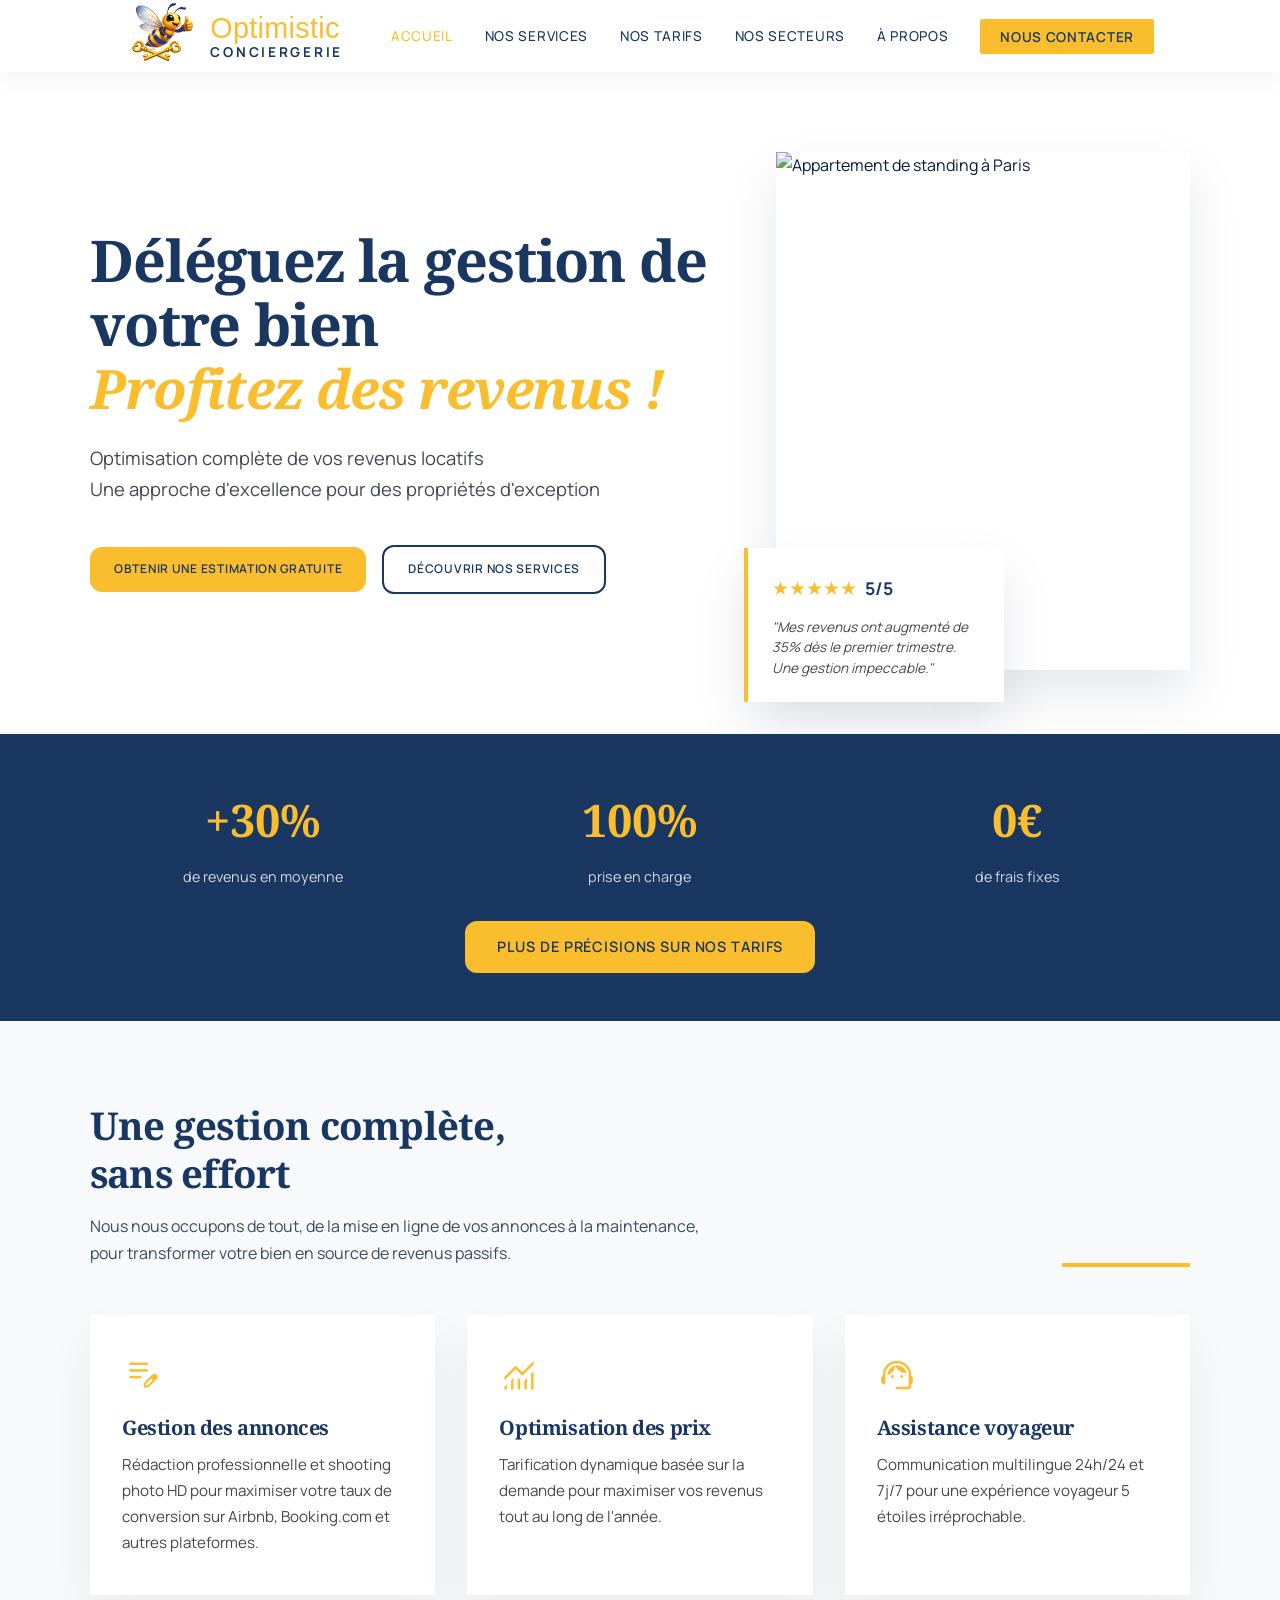
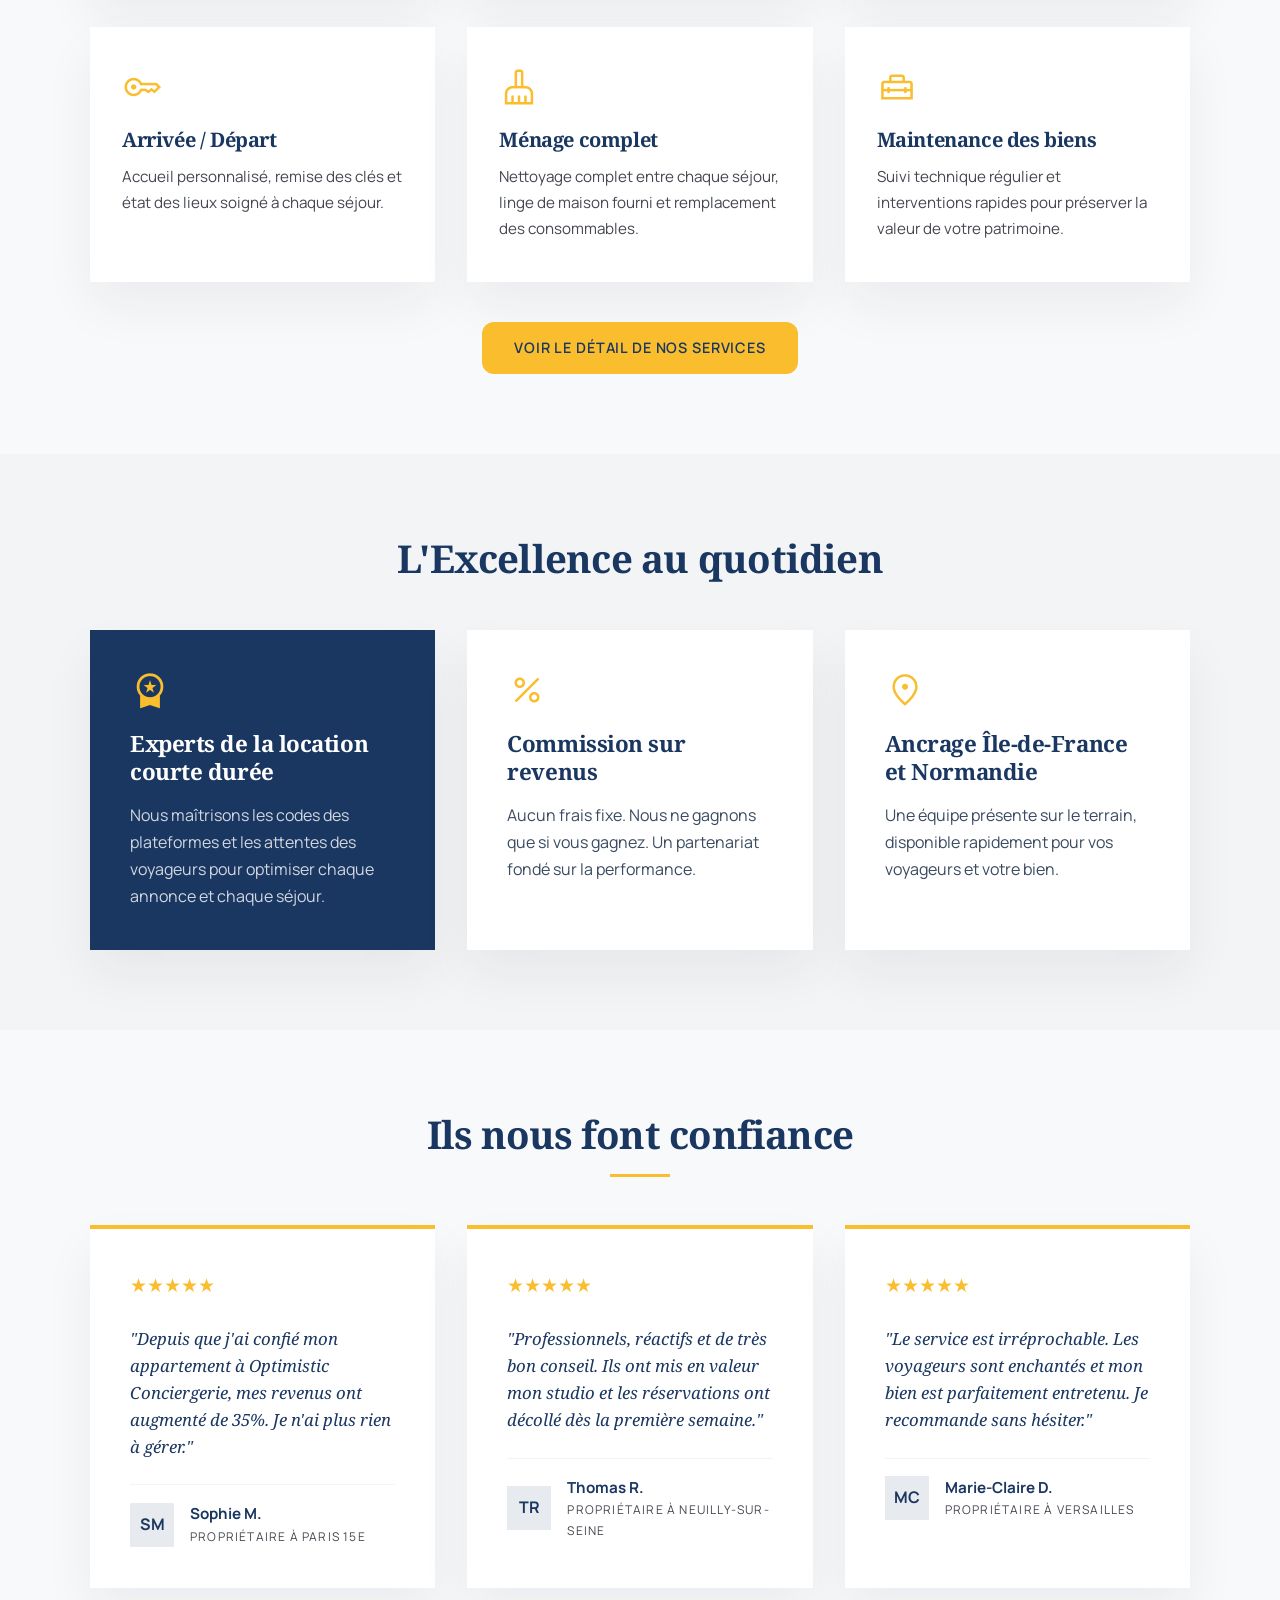
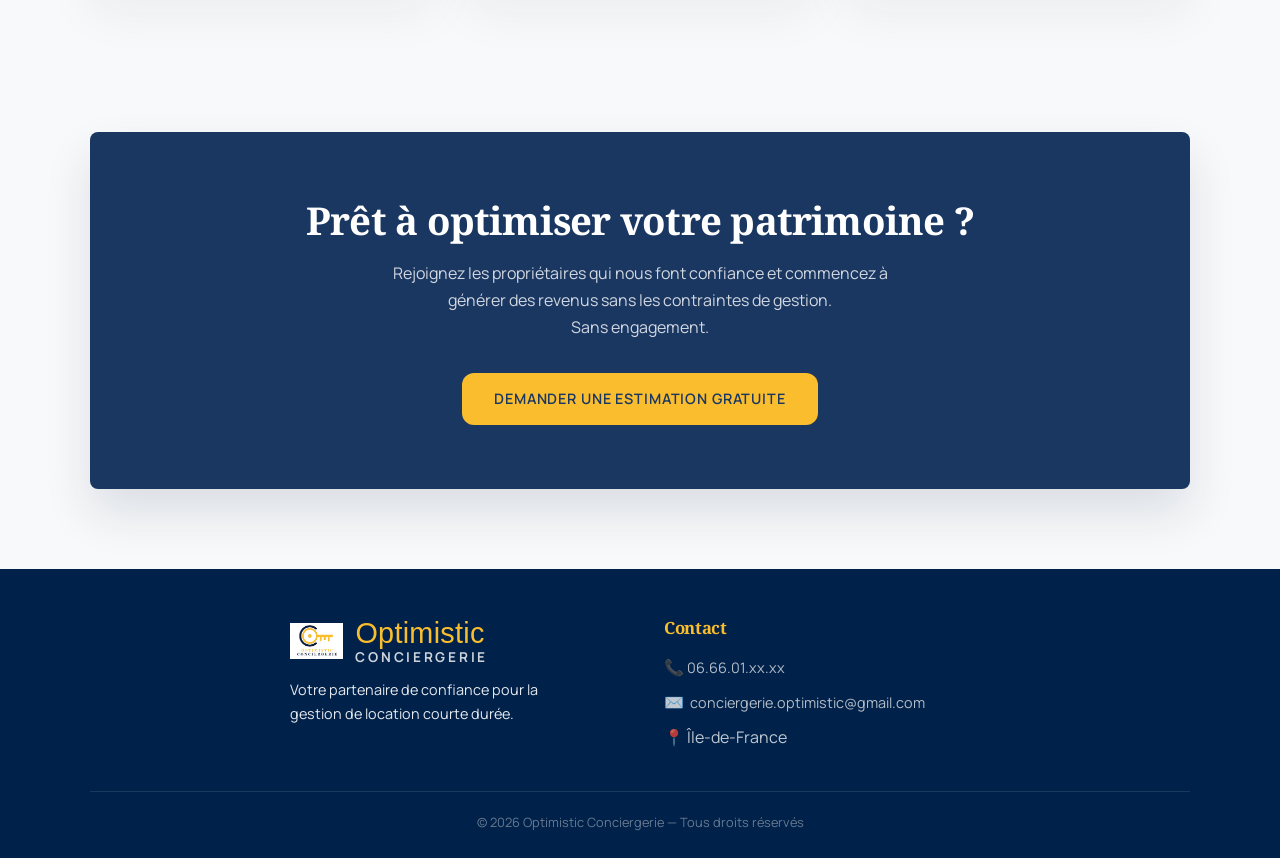
==== index.html @ ef0d5cb9 "Ajout images, police Brusher logo, suppression fichiers orphelins - Ajout de toutes les images (logo" ====
<!DOCTYPE html>
<html lang="fr">
<head>
  <meta charset="UTF-8" />
  <meta name="viewport" content="width=device-width, initial-scale=1.0" />
  <title>Optimistic Conciergerie — Gestion location courte durée Île-de-France</title>
  <meta name="description" content="Optimistic Conciergerie gère votre location courte durée en Île-de-France : création d'annonce, optimisation des prix, accueil voyageurs, nettoyage. Commission à partir de 15%." />
  <meta name="robots" content="index, follow" />
  <link rel="canonical" href="https://tginguene.github.io/conciergerie/index.html" />

  <!-- Open Graph -->
  <meta property="og:type" content="website" />
  <meta property="og:title" content="Optimistic Conciergerie — Gestion location courte durée Île-de-France" />
  <meta property="og:description" content="Confiez la gestion de votre bien à Optimistic Conciergerie. Annonce, prix, voyageurs, nettoyage. À partir de 15% de commission." />
  <meta property="og:url" content="https://tginguene.github.io/conciergerie/" />
  <meta property="og:locale" content="fr_FR" />

  <!-- Données structurées -->
  <script type="application/ld+json">
  {
    "@context": "https://schema.org",
    "@type": "LocalBusiness",
    "name": "Optimistic Conciergerie",
    "description": "Service de conciergerie pour location courte durée en Île-de-France",
    "url": "https://tginguene.github.io/conciergerie/",
    "email": "conciergerie.optimistic@gmail.com",
    "areaServed": ["Paris", "Hauts-de-Seine", "Seine-Saint-Denis", "Val-de-Marne", "Yvelines"],
    "serviceType": "Gestion de location courte durée"
  }
  </script>

  <link rel="stylesheet" href="css/style.css" />
  <script src="js/layout.js" defer></script>
</head>
<body>

  <div id="site-header"></div>

  <main>

    <!-- ══ HERO ══ -->
    <section class="ix-hero">
      <div class="ix-hero-grid container">
        <div class="ix-hero-text">
          <h1>Déléguez la gestion de votre bien<br>
            <span class="ix-hero-span">Profitez des revenus !</span>
          </h1>
          <p class="ix-hero-desc">
            Optimisation complète de vos revenus locatifs<br>
            Une approche d'excellence pour des propriétés d'exception
          </p>
          <div class="ix-hero-btns">
            <a href="contact.html" class="btn btn-primary">Obtenir une estimation gratuite</a>
            <a href="nos-services.html" class="btn btn-outline">Découvrir nos services</a>
          </div>
        </div>
        <div class="ix-hero-img-wrap">
          <div class="ix-hero-img-box">
            <img alt="Appartement de standing à Paris" src="https://lh3.googleusercontent.com/aida-public/[base64]"/>
          </div>
          <div class="ix-hero-badge">
            <div class="ix-hero-badge-top">
              <span class="ix-star">★★★★★</span>
              <span class="ix-hero-badge-note">5/5</span>
            </div>
            <p class="ix-hero-badge-text">"Mes revenus ont augmenté de 35% dès le premier trimestre. Une gestion impeccable."</p>
          </div>
        </div>
      </div>
    </section>

    <!-- ══ CHIFFRES CLÉS ══ -->
    <section class="section-stats">
      <div class="container">
        <div class="grid-3 stats-grid">
          <div>
            <div class="stat-number">+30%</div>
            <div class="stat-label">de revenus en moyenne</div>
          </div>
          <div>
            <div class="stat-number">100%</div>
            <div class="stat-label">prise en charge</div>
          </div>
          <div>
            <div class="stat-number">0€</div>
            <div class="stat-label">de frais fixes</div>
          </div>
        </div>
        <div style="text-align:center; margin-top:2rem;">
          <a href="nos-tarifs.html" class="btn btn-primary">Plus de précisions sur nos tarifs</a>
        </div>
      </div>
    </section>

    <!-- ══ NOS SERVICES ══ -->
    <section class="section" style="background: var(--ivoire);">
      <div class="container">
        <div class="ix-services-header">
          <div>
            <h2>Une gestion complète,<br>sans effort</h2>
            <p>Nous nous occupons de tout, de la mise en ligne de vos annonces à la maintenance,<br>pour transformer votre bien en source de revenus passifs.</p>
          </div>
          <div class="ix-gold-bar"></div>
        </div>
        <div class="grid-3">
          <a href="nos-services.html#annonces" class="ix-card">
            <span class="material-symbols-outlined ix-card-icon">edit_note</span>
            <h3>Gestion des annonces</h3>
            <p>Rédaction professionnelle et shooting photo HD pour maximiser votre taux de conversion sur Airbnb, Booking.com et autres plateformes.</p>
          </a>
          <a href="nos-services.html#prix" class="ix-card">
            <span class="material-symbols-outlined ix-card-icon">monitoring</span>
            <h3>Optimisation des prix</h3>
            <p>Tarification dynamique basée sur la demande pour maximiser vos revenus tout au long de l'année.</p>
          </a>
          <a href="nos-services.html#voyageurs" class="ix-card">
            <span class="material-symbols-outlined ix-card-icon">support_agent</span>
            <h3>Assistance voyageur</h3>
            <p>Communication multilingue 24h/24 et 7j/7 pour une expérience voyageur 5 étoiles irréprochable.</p>
          </a>
          <a href="nos-services.html#arrivee-depart" class="ix-card">
            <span class="material-symbols-outlined ix-card-icon">key</span>
            <h3>Arrivée / Départ</h3>
            <p>Accueil personnalisé, remise des clés et état des lieux soigné à chaque séjour.</p>
          </a>
          <a href="nos-services.html#menage" class="ix-card">
            <span class="material-symbols-outlined ix-card-icon">cleaning_services</span>
            <h3>Ménage complet</h3>
            <p>Nettoyage complet entre chaque séjour, linge de maison fourni et remplacement des consommables.</p>
          </a>
          <a href="nos-services.html#maintenance" class="ix-card">
            <span class="material-symbols-outlined ix-card-icon">home_repair_service</span>
            <h3>Maintenance des biens</h3>
            <p>Suivi technique régulier et interventions rapides pour préserver la valeur de votre patrimoine.</p>
          </a>
        </div>
        <div class="text-center-mt">
          <a href="nos-services.html" class="btn btn-primary">Voir le détail de nos services</a>
        </div>
      </div>
    </section>

    <!-- ══ POURQUOI NOUS ══ -->
    <section class="section" style="background: var(--gris-doux);">
      <div class="container">
        <h2 class="section-title">L'Excellence au quotidien</h2>
        <div class="grid-3">
          <div class="ix-why-card ix-why-card--dark">
            <span class="material-symbols-outlined ix-why-icon" style="font-variation-settings:'FILL' 1;">workspace_premium</span>
            <h3>Experts de la location courte durée</h3>
            <p>Nous maîtrisons les codes des plateformes et les attentes des voyageurs pour optimiser chaque annonce et chaque séjour.</p>
          </div>
          <div class="ix-why-card">
            <span class="material-symbols-outlined ix-why-icon">percent</span>
            <h3>Commission sur revenus</h3>
            <p>Aucun frais fixe. Nous ne gagnons que si vous gagnez. Un partenariat fondé sur la performance.</p>
          </div>
          <div class="ix-why-card">
            <span class="material-symbols-outlined ix-why-icon">location_on</span>
            <h3>Ancrage Île-de-France et Normandie</h3>
            <p>Une équipe présente sur le terrain, disponible rapidement pour vos voyageurs et votre bien.</p>
          </div>
        </div>
      </div>
    </section>

    <!-- ══ TÉMOIGNAGES ══ -->
    <section class="section">
      <div class="container">
        <div class="section-title">
          <h2>Ils nous font confiance</h2>
          <div class="gold-line"></div>
        </div>
        <div class="grid-3">
          <div class="ix-temoignage">
            <div class="ix-stars">★★★★★</div>
            <blockquote>"Depuis que j'ai confié mon appartement à Optimistic Conciergerie, mes revenus ont augmenté de 35%. Je n'ai plus rien à gérer."</blockquote>
            <div class="ix-temoignage-auteur">
              <div class="ix-temoignage-initiales">SM</div>
              <div>
                <div class="ix-temoignage-nom">Sophie M.</div>
                <div class="ix-temoignage-lieu">Propriétaire à Paris 15e</div>
              </div>
            </div>
          </div>
          <div class="ix-temoignage">
            <div class="ix-stars">★★★★★</div>
            <blockquote>"Professionnels, réactifs et de très bon conseil. Ils ont mis en valeur mon studio et les réservations ont décollé dès la première semaine."</blockquote>
            <div class="ix-temoignage-auteur">
              <div class="ix-temoignage-initiales">TR</div>
              <div>
                <div class="ix-temoignage-nom">Thomas R.</div>
                <div class="ix-temoignage-lieu">Propriétaire à Neuilly-sur-Seine</div>
              </div>
            </div>
          </div>
          <div class="ix-temoignage">
            <div class="ix-stars">★★★★★</div>
            <blockquote>"Le service est irréprochable. Les voyageurs sont enchantés et mon bien est parfaitement entretenu. Je recommande sans hésiter."</blockquote>
            <div class="ix-temoignage-auteur">
              <div class="ix-temoignage-initiales">MC</div>
              <div>
                <div class="ix-temoignage-nom">Marie-Claire D.</div>
                <div class="ix-temoignage-lieu">Propriétaire à Versailles</div>
              </div>
            </div>
          </div>
        </div>
      </div>
    </section>

    <!-- ══ CTA FINAL ══ -->
    <section class="section-cta">
      <div class="container">
        <h2 class="cta-title">Prêt à optimiser votre patrimoine ?</h2>
        <p class="cta-text">Rejoignez les propriétaires qui nous font confiance et commencez à générer des revenus sans les contraintes de gestion.<BR> Sans engagement.</p>
        <a href="contact.html" class="btn btn-primary">Demander une estimation gratuite</a>
      </div>
    </section>

  </main>

  <div id="site-footer"></div>

</body>
</html>
---- css/style.css ----
/* ============================================
   OPTIMISTIC CONCIERGERIE — Feuille de style
   ============================================ */

@import url('https://fonts.googleapis.com/css2?family=Noto+Serif:ital,wght@0,400;0,600;0,700;1,400&family=Manrope:wght@300;400;500;600;700&family=Brusher&family=Material+Symbols+Outlined:wght,FILL@100..700,0..1&display=swap');

/* ── Variables ── */
:root {
  --bleu-nuit:    #1A3762;
  --bleu-profond: #002149;
  --jaune:        #FDC132;
  --jaune-fonce : #F9BD2E;
  --jaune-clair : #FFDEA1;
  --or:           #c9a800;
  --or-clair:     #e0bc00;
  --ivoire:       #f8f9fa;
  --texte:        #001b3e;
  --gris-doux:    #f3f4f5;
  --blanc:        #FFFFFF;
}

/* ── Reset ── */
*, *::before, *::after { box-sizing: border-box; margin: 0; padding: 0; }
html { scroll-behavior: smooth; }
body {
  font-family: 'Manrope', sans-serif;
  background-color: var(--ivoire);
  color: var(--texte);
  line-height: 1.7;
}
img { max-width: 100%; display: block; }
a { text-decoration: none; color: inherit; }

/* ── Typographie ── */
h1, h2, h3, h4 {
  font-family: 'Noto Serif', serif;
  color: var(--bleu-nuit);
  line-height: 1.25;
  letter-spacing: -0.02em;
}
h1 { font-size: clamp(2rem, 5vw, 3.2rem); }
h2 { font-size: clamp(1.6rem, 3.5vw, 2.4rem); margin-bottom: 1rem; }
h3 { font-size: 1.25rem; margin-bottom: 0.5rem; }
p  { font-size: 1rem; color: #3a4a60; }

/* ── Header / Nav ── */
header {
  position: sticky;
  top: 0;
  z-index: 100;
  background: rgba(255,255,255,0.9);
  backdrop-filter: blur(20px);
  -webkit-backdrop-filter: blur(20px);
  padding: 0 2rem;
  display: flex;
  align-items: center;
  justify-content: center;
  gap: 3rem;
  height: 72px;
  box-shadow: 0px 4px 24px rgba(0, 33, 73, 0.06);
}

.logo {
  display: flex;
  align-items: center;
  gap: 0.75rem;
}
.logo-icon { height: 70px; width: auto; display: block; }
.logo-text { display: flex; flex-direction: column; line-height: 1.15; }
.logo-optimistic { font-family: 'Brusher', sans-serif; font-size: 1.8rem; color: var(--jaune-fonce); letter-spacing: 0.01em; }
.logo-conciergerie { font-family: 'Manrope', sans-serif; font-size: 0.85rem; font-weight: 700; letter-spacing: 0.2em; color: var(--bleu-nuit); text-transform: uppercase; }

nav ul {
  list-style: none;
  display: flex;
  gap: 2rem;
  align-items: center;
}
nav a {
  font-size: 0.85rem;
  font-weight: 500;
  letter-spacing: 0.05em;
  text-transform: uppercase;
  color: var(--bleu-nuit);
  transition: color 0.2s;
}
nav a:hover, nav a.active { color: var(--jaune-fonce); }
nav .btn-nav {
  background: var(--jaune-fonce);
  color: var(--bleu-nuit);
  padding: 0.55rem 1.25rem;
  border-radius: 2px;
  font-weight: 600;
  transition: background 0.2s;
}
nav .btn-nav:hover { background: var(--jaune-clair); color: var(--bleu-nuit); }
nav .btn-nav.active { color: var(--bleu-nuit); }

/* ── Boutons ── */
.btn {
  display: inline-block;
  padding: 0.85rem 2rem;
  font-family: 'Manrope', sans-serif;
  font-size: 0.9rem;
  font-weight: 600;
  letter-spacing: 0.06em;
  text-transform: uppercase;
  border-radius: 0.75rem;
  transition: all 0.25s;
  cursor: pointer;
  border: none;
}
.btn-primary {
  background: var(--jaune-fonce);
  color: var(--bleu-nuit);
}
.btn-primary:hover { background: var(--jaune-clair); }
.btn-secondary {
  background: transparent;
  color: var(--blanc);
  border: 2px solid var(--jaune-fonce);
}
.btn-secondary:hover { background: var(--jaune-fonce); color: var(--bleu-nuit); }

/* ── Section utilitaires ── */
.section { padding: 5rem 2rem; }
.section-alt { background: var(--gris-doux); }
.container { max-width: 1100px; margin: 0 auto; }
.section-title { text-align: center; margin-bottom: 3rem; }
.section-title p { margin-top: 0.75rem; font-size: 1.05rem; }
.gold-line {
  width: 60px; height: 3px;
  background: var(--jaune-fonce);
  margin: 1rem auto 0;
}

/* ── Grille de cartes ── */
.grid-3 { display: grid; grid-template-columns: repeat(3, 1fr); gap: 2rem; }
.grid-2 { display: grid; grid-template-columns: repeat(2, 1fr); gap: 2rem; }

.card {
  background: var(--blanc);
  border-radius: 0.5rem;
  padding: 2rem 1.75rem;
  box-shadow: 0px 24px 48px rgba(0, 33, 73, 0.06);
  transition: background 0.2s;
}
.card:hover { background: var(--gris-doux); }
.card-icon { font-size: 2.2rem; margin-bottom: 1rem; }

/* ── Hero ── */
.hero-dark h1, .hero-dark h2, .hero-dark h3 { color: var(--blanc); }
.hero {
  background: linear-gradient(135deg, var(--bleu-profond) 0%, var(--bleu-nuit) 100%);
  color: var(--blanc);
  padding: 7rem 2rem;
  text-align: center;
  position: relative;
  overflow: hidden;
}
.hero::before {
  content: '';
  position: absolute; inset: 0;
  background: url("data:image/svg+xml,%3Csvg width='60' height='60' viewBox='0 0 60 60' xmlns='http://www.w3.org/2000/svg'%3E%3Cg fill='none' fill-rule='evenodd'%3E%3Cg fill='%23D4AF37' fill-opacity='0.05'%3E%3Cpath d='M36 34v-4h-2v4h-4v2h4v4h2v-4h4v-2h-4zm0-30V0h-2v4h-4v2h4v4h2V6h4V4h-4zM6 34v-4H4v4H0v2h4v4h2v-4h4v-2H6zM6 4V0H4v4H0v2h4v4h2V6h4V4H6z'/%3E%3C/g%3E%3C/g%3E%3C/svg%3E");
}
.hero h1 { color: var(--blanc); margin-bottom: 1.25rem; }
.hero h1 span { color: var(--jaune-fonce); }
.hero p { font-size: 1.15rem; color: rgba(255,255,255,0.85); max-width: 620px; margin: 0 auto 2.5rem; }
.hero-btns { display: flex; gap: 1rem; justify-content: center; flex-wrap: wrap; }
.hero-phone {
  margin-top: 2rem;
  font-size: 1.3rem;
  font-weight: 600;
  color: var(--jaune-fonce);
}
.hero-phone a { color: var(--jaune-fonce); }

/* ── Témoignages ── */
.temoignage {
  background: var(--blanc);
  border-top: 4px solid var(--jaune-fonce);
  padding: 1.75rem 2rem;
  border-radius: 0.5rem;
  box-shadow: 0px 24px 48px rgba(0, 33, 73, 0.06);
  font-style: italic;
}
.temoignage-auteur {
  margin-top: 1rem;
  font-style: normal;
  font-weight: 600;
  font-size: 0.9rem;
  color: var(--bleu-nuit);
}
.stars { color: var(--jaune-fonce); font-size: 1.1rem; margin-bottom: 0.5rem; }

/* ── Tarifs ── */
.tarif-card {
  background: var(--blanc);
  border-radius: 0.5rem;
  padding: 2.5rem 2rem;
  box-shadow: 0px 24px 48px rgba(0, 33, 73, 0.06);
  text-align: center;
  position: relative;
}
.tarif-card.featured {
  background: var(--bleu-nuit);
  color: var(--blanc);
  transform: scale(1.04);
}
.tarif-card.featured h3 { color: var(--jaune-fonce); }
.tarif-card.featured p { color: rgba(255,255,255,0.8); }
.tarif-badge {
  position: absolute;
  top: -12px; left: 50%;
  transform: translateX(-50%);
  background: var(--jaune-fonce);
  color: var(--bleu-nuit);
  font-size: 0.75rem;
  font-weight: 700;
  padding: 0.3rem 1rem;
  border-radius: 20px;
  text-transform: uppercase;
  letter-spacing: 0.08em;
}
.tarif-prix {
  font-family: 'Noto Serif', serif;
  font-size: 3rem;
  color: var(--jaune-fonce);
  font-weight: 700;
  line-height: 1;
  margin: 1.25rem 0 0.25rem;
}
.tarif-prix span { font-size: 1rem; font-family: 'Manrope', sans-serif; font-weight: 400; }
.tarif-liste { list-style: none; text-align: left; margin: 1.5rem 0 2rem; }
.tarif-liste li { padding: 0.4rem 0; font-size: 0.95rem; }
.tarif-liste li::before { content: '✦ '; color: var(--jaune-fonce); font-size: 0.7rem; }

/* ── Formulaire ── */
.form-group { margin-bottom: 1.5rem; }
label { display: block; font-size: 0.85rem; font-weight: 600; margin-bottom: 0.4rem; color: var(--bleu-nuit); letter-spacing: 0.04em; text-transform: uppercase; }
input, select, textarea {
  width: 100%;
  padding: 0.85rem 0.25rem;
  border: none;
  border-bottom: 1.5px solid #c4c6d0;
  border-radius: 0;
  font-family: 'Manrope', sans-serif;
  font-size: 0.95rem;
  background: transparent;
  color: var(--texte);
  transition: border-color 0.2s, background 0.2s;
}
input:focus, select:focus, textarea:focus {
  outline: none;
  border-bottom-color: var(--bleu-nuit);
  background: var(--gris-doux);
}
textarea { resize: vertical; min-height: 130px; }

/* ── Footer ── */
footer {
  background: var(--bleu-profond);
  color: rgba(255,255,255,0.75);
  padding: 3rem 2rem 1.5rem;
}
footer .logo { color: var(--blanc); }
footer .logo-conciergerie { color: var(--blanc); opacity: 0.8; }
footer .logo-icon { height: 36px; }
.footer-grid { display: grid; grid-template-columns: 1fr 1fr; gap: 3rem; margin-bottom: 2rem; max-width: 700px; margin-left: auto; margin-right: auto; }
footer h4 { font-family: 'Noto Serif', serif; color: var(--jaune-fonce); margin-bottom: 1rem; font-size: 1.05rem; }
footer ul { list-style: none; }
footer ul li { margin-bottom: 0.5rem; }
footer ul a { color: rgba(255,255,255,0.7); font-size: 0.9rem; transition: color 0.2s; }
footer ul a:hover { color: var(--jaune-fonce); }
.footer-logo { font-family: 'Noto Serif', serif; font-size: 1.2rem; color: var(--blanc); margin-bottom: 0.75rem; }
.footer-logo span { font-size: 1.5rem; margin-right: 0.5rem; }
.footer-bottom { border-top: 1px solid rgba(255,255,255,0.1); padding-top: 1.25rem; text-align: center; font-size: 0.8rem; color: rgba(255,255,255,0.4); }

/* ── Page hero (pages internes) ── */
.page-hero {
  background: var(--blanc);
  padding: 4rem 2rem 3rem;
  text-align: center;
  border-bottom: 1px solid var(--gris-doux);
}
.page-hero h1 { color: var(--bleu-nuit); letter-spacing: -0.02em; }
.page-hero p { color: #44474f; margin-top: 0.75rem; font-size: 1.1rem; max-width: 600px; margin-left: auto; margin-right: auto; }
.page-hero .gold-line { margin-top: 1.25rem; }

/* ── Stats section (index) ── */
.section-stats { background: var(--bleu-nuit); padding: 3rem 2rem; }
.stats-grid { text-align: center; color: var(--blanc); }
.stat-number { font-family: 'Noto Serif', serif; font-size: 2.8rem; color: var(--jaune-fonce); font-weight: 700; }
.stat-label { font-size: 0.9rem; margin-top: 0.4rem; opacity: 0.8; }

/* ── CTA section ── */
.section-cta { background: var(--ivoire); padding: 4rem 2rem 5rem; text-align: center; }
.section-cta .container {
  background: var(--bleu-nuit);
  border-radius: 0.5rem;
  padding: 4rem 3rem;
  box-shadow: 0px 24px 48px rgba(0, 33, 73, 0.12);
}
.cta-title { color: var(--blanc); margin-bottom: 1rem; }
.cta-text { color: rgba(255,255,255,0.8); max-width: 500px; margin: 0 auto 2rem; }
.btns-center { display: flex; gap: 1rem; justify-content: center; flex-wrap: wrap; }
.text-center-mt { text-align: center; margin-top: 2.5rem; }

/* ── Services layout ── */
.grid-service { display: grid; grid-template-columns: 1fr 2fr; gap: 3rem; align-items: center; }
.grid-service-reverse { display: grid; grid-template-columns: 2fr 1fr; gap: 3rem; align-items: center; }
.service-icon { text-align: center; font-size: 5rem; }
.service-photo { overflow: hidden; border-radius: 0.75rem; box-shadow: 0px 24px 48px rgba(0, 33, 73, 0.1); }
.service-photo img { width: 100%; height: 100%; object-fit: cover; display: block; aspect-ratio: 4/3; }
.service-list { list-style: none; display: flex; flex-direction: column; gap: 0.6rem; }

/* ── Gold line variante gauche ── */
.gold-line-left { margin: 1rem 0 1.5rem; }

/* ── Pourquoi nous (index) ── */
.why-item { display: flex; gap: 1rem; align-items: flex-start; padding: 1.5rem; }
.why-icon { font-size: 2rem; flex-shrink: 0; }

/* ── Feature list (a-propos, nos-secteurs) ── */
.feature-list { display: flex; flex-direction: column; gap: 1.5rem; margin-top: 2rem; }
.feature-item { display: flex; gap: 1.25rem; align-items: flex-start; }
.feature-icon { font-size: 1.75rem; flex-shrink: 0; }
.circle-badge { background: var(--jaune-fonce); color: var(--bleu-nuit); font-weight: 700; width: 36px; height: 36px; border-radius: 50%; display: flex; align-items: center; justify-content: center; flex-shrink: 0; }

/* ── Brand card (a-propos) ── */
.grid-about { display: grid; grid-template-columns: 1fr 1fr; gap: 4rem; align-items: center; }
.brand-card { background: var(--gris-doux); border-radius: 0.5rem; padding: 3rem; text-align: center; }
.brand-name { font-family: 'Noto Serif', serif; font-size: 1.4rem; color: var(--bleu-nuit); }
.brand-tagline { color: var(--jaune-fonce); margin-top: 0.5rem; font-size: 0.9rem; letter-spacing: 0.1em; text-transform: uppercase; }

/* ── Card variante centrée ── */
.card-center { text-align: center; }

/* ── Intro section ── */
.content-intro { max-width: 720px; margin: 0 auto; text-align: center; }

/* ── Tarifs ── */
.grid-tarifs { display: grid; grid-template-columns: repeat(3, 1fr); gap: 2rem; max-width: 950px; margin: 0 auto 3rem; }
.tarif-card-title { color: var(--bleu-nuit); font-family: 'Noto Serif', serif; font-size: 1.05rem; margin-bottom: 0.75rem; }
.btn-tarif { width: 100%; text-align: center; margin-top: 1.5rem; }
.tarifs-box { max-width: 950px; margin: 0 auto; background: var(--blanc); border-radius: 0.5rem; padding: 2rem 2.5rem; box-shadow: 0px 24px 48px rgba(0, 33, 73, 0.06); }
.tarifs-box-title { color: var(--bleu-nuit); font-family: 'Noto Serif', serif; text-align: center; margin-bottom: 1.25rem; }
.tarifs-box-list { display: grid; grid-template-columns: 1fr 1fr; gap: 0.5rem 3rem; max-width: 640px; margin: 0 auto; }

/* ── FAQ ── */
.faq-list { display: flex; flex-direction: column; gap: 1.25rem; margin-top: 2rem; }
.faq-item { border-bottom: 1px solid var(--gris-doux); padding-bottom: 1.25rem; }
.faq-question { color: var(--bleu-nuit); margin-bottom: 0.5rem; }

/* ── Contact ── */
.contact-grid { display: grid; grid-template-columns: 1fr 1.6fr; gap: 4rem; align-items: start; }
.contact-info-list { display: flex; flex-direction: column; gap: 1.5rem; }
.contact-info-item { display: flex; align-items: center; gap: 1rem; }
.circle-icon { background: var(--jaune-fonce); color: var(--bleu-nuit); width: 44px; height: 44px; border-radius: 50%; display: flex; align-items: center; justify-content: center; font-size: 1.2rem; flex-shrink: 0; }
.contact-label { font-size: 0.78rem; text-transform: uppercase; letter-spacing: 0.08em; color: var(--jaune-fonce); font-weight: 600; margin-bottom: 0.2rem; }
.contact-response-box { margin-top: 2.5rem; background: var(--gris-doux); border-radius: 0.5rem; padding: 1.5rem; }
.contact-response-title { font-family: 'Noto Serif', serif; color: var(--bleu-nuit); font-size: 1rem; margin-bottom: 0.5rem; }
.contact-form-card { background: var(--blanc); padding: 2.5rem; border-radius: 0.5rem; box-shadow: 0px 24px 48px rgba(0, 33, 73, 0.06); }
.form-grid { display: grid; grid-template-columns: 1fr 1fr; gap: 1.25rem; }

/* ── Carte placeholder (nos-secteurs) ── */
.map-placeholder { background: var(--blanc); border-radius: 0.5rem; border: 2px dashed var(--jaune-fonce); padding: 4rem 2rem; text-align: center; margin-bottom: 3rem; }

/* ── Footer ── */
.footer-desc { font-size: 0.9rem; max-width: 280px; color: rgba(255,255,255,0.9); }

/* ── Hamburger ── */
.menu-toggle {
  display: none;
  flex-direction: column;
  justify-content: space-between;
  width: 28px;
  height: 20px;
  margin-left: auto;
  background: none;
  border: none;
  cursor: pointer;
  padding: 0;
  z-index: 200;
}
.menu-toggle span {
  display: block;
  height: 2px;
  background: var(--bleu-nuit);
  border-radius: 2px;
  transition: all 0.3s;
}
header.nav-open .menu-toggle span:nth-child(1) { transform: translateY(9px) rotate(45deg); }
header.nav-open .menu-toggle span:nth-child(2) { opacity: 0; }
header.nav-open .menu-toggle span:nth-child(3) { transform: translateY(-9px) rotate(-45deg); }

/* ── Responsive ── */
@media (max-width: 1150px) {
  .grid-3 { grid-template-columns: 1fr 1fr; }

  .grid-service, .grid-service-reverse, .grid-about, .contact-grid { grid-template-columns: 1fr; }
  .grid-tarifs { grid-template-columns: 1fr 1fr; }
  .service-icon { font-size: 3rem; }
  .service-photo { display: none; }

  header {
    flex-wrap: wrap;
    justify-content: space-between;
    height: auto;
    padding: 1rem 1.5rem;
    gap: 0;
  }
  .menu-toggle { display: flex; }
  nav {
    display: none;
    width: 100%;
    border-top: 1px solid var(--gris-doux);
    margin-top: 0.75rem;
    padding-top: 0.75rem;
  }
  header.nav-open nav { display: block; }
  nav ul {
    flex-direction: column;
    gap: 0;
    align-items: flex-start;
  }
  nav ul li { width: 100%; }
  nav a {
    display: block;
    padding: 0.65rem 0;
    border-bottom: 1px solid var(--gris-doux);
  }
  nav .btn-nav {
    display: inline-block;
    margin-top: 0.75rem;
    width: auto;
    border-bottom: none;
  }
}
@media (max-width: 600px) {
  .grid-3, .grid-2 { grid-template-columns: 1fr; }
  .footer-grid { grid-template-columns: 1fr; gap: 1.5rem; }
  .hero { padding: 4rem 1.5rem; }
  .tarif-card.featured { transform: none; }
  .grid-tarifs { grid-template-columns: 1fr; }
  .tarifs-box-list { grid-template-columns: 1fr; gap: 0.5rem; }
}

/* ══════════════════════════════════════════
   INDEX — Styles spécifiques page d'accueil
   ══════════════════════════════════════════ */

/* ── Hero ── */
.ix-hero {
  background: var(--blanc);
  padding: 5rem 2rem 4rem;
  overflow: hidden;
}
.ix-hero-grid {
  display: grid;
  grid-template-columns: 3fr 2fr;
  gap: 4rem;
  align-items: center;
}
.ix-hero-text h1 {
  font-size: clamp(2.2rem, 4.5vw, 3.8rem);
  line-height: 1.1;
  letter-spacing: -0.02em;
  margin-bottom: 1.5rem;
}
.ix-hero-span { 
  color: var(--jaune-fonce);
  font-style: italic;
  font-size: clamp(2.2rem, 4.5vw, 3.4rem);
 }
.ix-hero-desc {
  font-size: 1.15rem;
  color: #44474f;
  max-width: 520px;
  margin-bottom: 2.5rem;
  line-height: 1.7;
}
.ix-hero-btns { display: flex; flex-direction: row; gap: 1rem; flex-wrap: wrap; align-items: center; }
.ix-hero-btns .btn { font-size: 0.75rem; padding: 0.75rem 1.5rem; }

.btn-outline {
  display: inline-block;
  padding: 0.75rem 1.5rem;
  font-family: 'Manrope', sans-serif;
  font-size: 0.75rem;
  font-weight: 600;
  letter-spacing: 0.06em;
  text-transform: uppercase;
  border-radius: 0.75rem;
  border: 2px solid var(--bleu-nuit);
  color: var(--bleu-nuit);
  background: transparent;
  transition: all 0.25s;
  cursor: pointer;
}
.btn-outline:hover { background: var(--bleu-nuit); color: var(--blanc); }

.ix-hero-img-wrap { position: relative; }
.ix-hero-img-box {
  overflow: hidden;
  aspect-ratio: 4/5;
  box-shadow: 0px 24px 48px rgba(0, 33, 73, 0.1);
}
.ix-hero-img-box img { width: 100%; height: 100%; object-fit: cover; display: block; }

.ix-hero-badge {
  position: absolute;
  bottom: -2rem;
  left: -2rem;
  background: var(--blanc);
  padding: 1.5rem;
  box-shadow: 0px 24px 48px rgba(0, 33, 73, 0.1);
  max-width: 260px;
  border-left: 4px solid var(--jaune-fonce);
}
.ix-hero-badge-top { display: flex; align-items: center; gap: 0.5rem; margin-bottom: 0.75rem; }
.ix-star { color: var(--jaune-fonce); font-size: 1.2rem; }
.ix-hero-badge-note { font-weight: 700; color: var(--bleu-nuit); font-size: 1.1rem; }
.ix-hero-badge-text { font-size: 0.85rem; color: #44474f; font-style: italic; line-height: 1.5; }

/* ── Section services header ── */
.ix-services-header {
  display: flex;
  justify-content: space-between;
  align-items: flex-end;
  margin-bottom: 3rem;
  gap: 2rem;
}
.ix-gold-bar { width: 8rem; height: 4px; background: var(--jaune-fonce); flex-shrink: 0; }

/* ── Cartes services ── */
.ix-card {
  display: block;
  background: var(--blanc);
  padding: 2.5rem 2rem;
  box-shadow: 0px 24px 48px rgba(0, 33, 73, 0.06);
  transition: background 0.2s;
  text-decoration: none;
  color: inherit;
}
.ix-card:hover { background: var(--gris-doux); }
.ix-card-icon {
  font-size: 2.5rem;
  color: var(--jaune-fonce);
  display: block;
  margin-bottom: 1.25rem;
  font-family: 'Material Symbols Outlined';
  font-variation-settings: 'FILL' 0, 'wght' 300, 'GRAD' 0, 'opsz' 24;
}
.ix-card h3 { color: var(--bleu-nuit); margin-bottom: 0.75rem; }
.ix-card p { color: #44474f; font-size: 0.95rem; }

/* ── Pourquoi nous ── */
.ix-why-card {
  background: var(--blanc);
  padding: 2.5rem;
  box-shadow: 0px 24px 48px rgba(0, 33, 73, 0.06);
}
.ix-why-card--dark { background: var(--bleu-nuit); }
.ix-why-card--dark h3 { color: var(--blanc); }
.ix-why-card--dark p { color: rgba(255,255,255,0.8); }
.ix-why-icon {
  font-size: 2.5rem;
  color: var(--jaune-fonce);
  display: block;
  margin-bottom: 1.25rem;
  font-family: 'Material Symbols Outlined';
  font-variation-settings: 'FILL' 0, 'wght' 300, 'GRAD' 0, 'opsz' 24;
}
.ix-why-card h3 { font-size: 1.4rem; margin-bottom: 1rem; }
.ix-why-card p { font-size: 1rem; line-height: 1.7; }

/* ── Témoignages ── */
.ix-temoignage {
  background: var(--blanc);
  padding: 2.5rem;
  box-shadow: 0px 24px 48px rgba(0, 33, 73, 0.06);
  border-top: 4px solid var(--jaune-fonce);
  display: flex;
  flex-direction: column;
  gap: 1.5rem;
}
.ix-stars { color: var(--jaune-fonce); font-size: 1.2rem; }
.ix-temoignage blockquote {
  font-family: 'Noto Serif', serif;
  font-size: 1.05rem;
  color: var(--bleu-nuit);
  font-style: italic;
  line-height: 1.6;
}
.ix-temoignage-auteur {
  display: flex;
  align-items: center;
  gap: 1rem;
  padding-top: 1rem;
  border-top: 1px solid var(--gris-doux);
}
.ix-temoignage-initiales {
  width: 44px; height: 44px;
  background: rgba(27,55,98,0.1);
  display: flex;
  align-items: center;
  justify-content: center;
  font-weight: 700;
  color: var(--bleu-nuit);
  flex-shrink: 0;
}
.ix-temoignage-nom { font-weight: 700; color: var(--bleu-nuit); font-size: 0.95rem; }
.ix-temoignage-lieu { font-size: 0.75rem; text-transform: uppercase; letter-spacing: 0.1em; color: #44474f; }

/* ── Responsive index ── */
@media (max-width: 1000px) {
  .ix-hero-grid { grid-template-columns: 1fr; }
  .ix-hero-img-wrap { display: none; }
  .ix-services-header { flex-direction: column; align-items: flex-start; }
  .ix-gold-bar { display: none; }
}
@media (max-width: 800px) {
  .ix-hero { padding: 3rem 1.5rem; }
}

/* ══════════════════════════════════════════
   HERO AVEC IMAGE — Réutilisable (services, etc.)
   ══════════════════════════════════════════ */
.sv-hero {
  background: var(--blanc);
  padding: 5rem 2rem 4rem;
  overflow: hidden;
}
.sv-hero-grid {
  display: grid;
  grid-template-columns: 2fr 1fr;
  gap: 4rem;
  align-items: center;
  max-width: 1280px;
  margin: 0 auto;
}
.sv-hero-text h1 {
  font-size: clamp(1.8rem, 3.5vw, 3rem);
  line-height: 1.15;
  letter-spacing: -0.02em;
  color: var(--bleu-nuit);
  margin-bottom: 1.75rem;
}
.sv-hero-span { color: var(--jaune-fonce); }
.sv-hero-desc {
  font-size: 1.05rem;
  color: #44474f;
  line-height: 1.75;
  max-width: 520px;
}
.sv-hero-img-wrap { position: relative; }
.sv-hero-img-box {
  overflow: hidden;
  aspect-ratio: 4/5;
  box-shadow: 0px 24px 48px rgba(0, 33, 73, 0.12);
  border-radius: 0.5rem;
}
.sv-hero-img-box img { width: 100%; height: 100%; object-fit: cover; display: block; }

@media (max-width: 1000px) {
  .sv-hero-grid { grid-template-columns: 1fr; }
  .sv-hero-img-wrap { display: none; }
}
@media (max-width: 800px) {
  .sv-hero { padding: 3rem 1.5rem; }
}
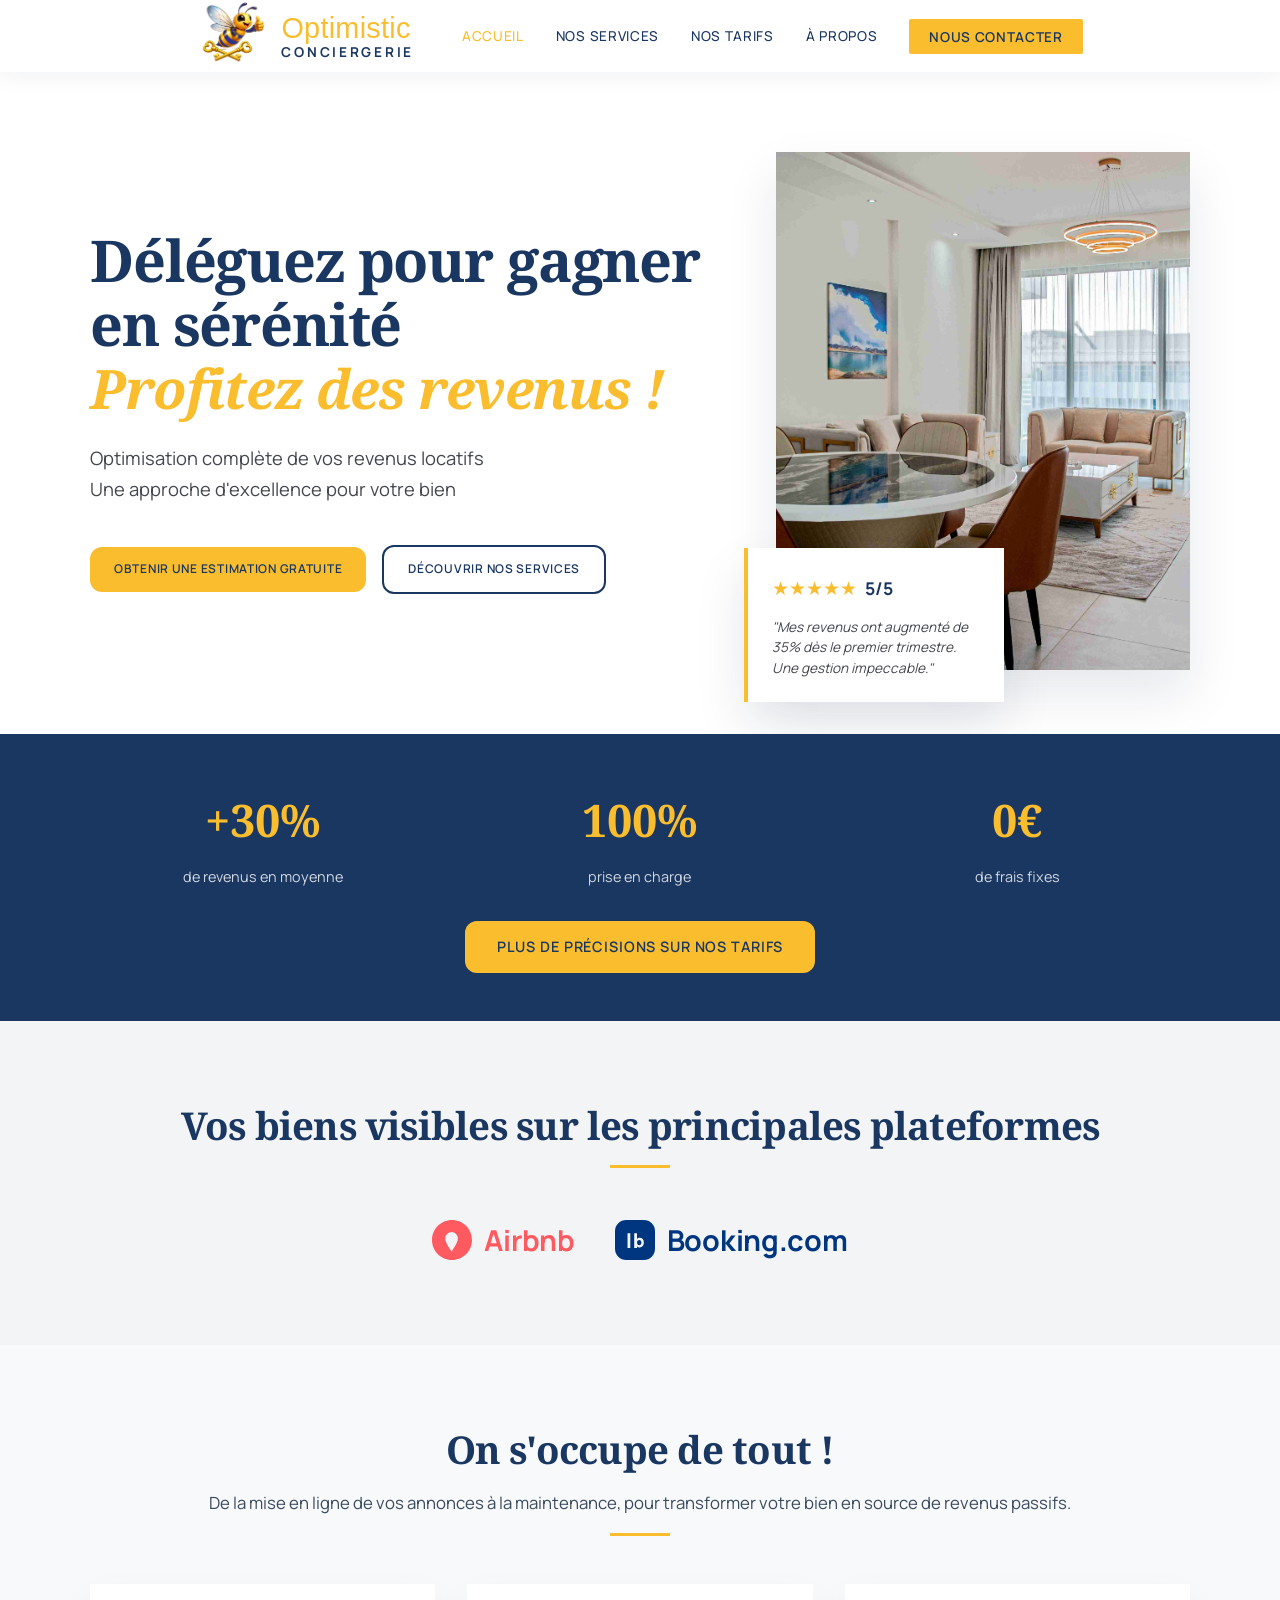
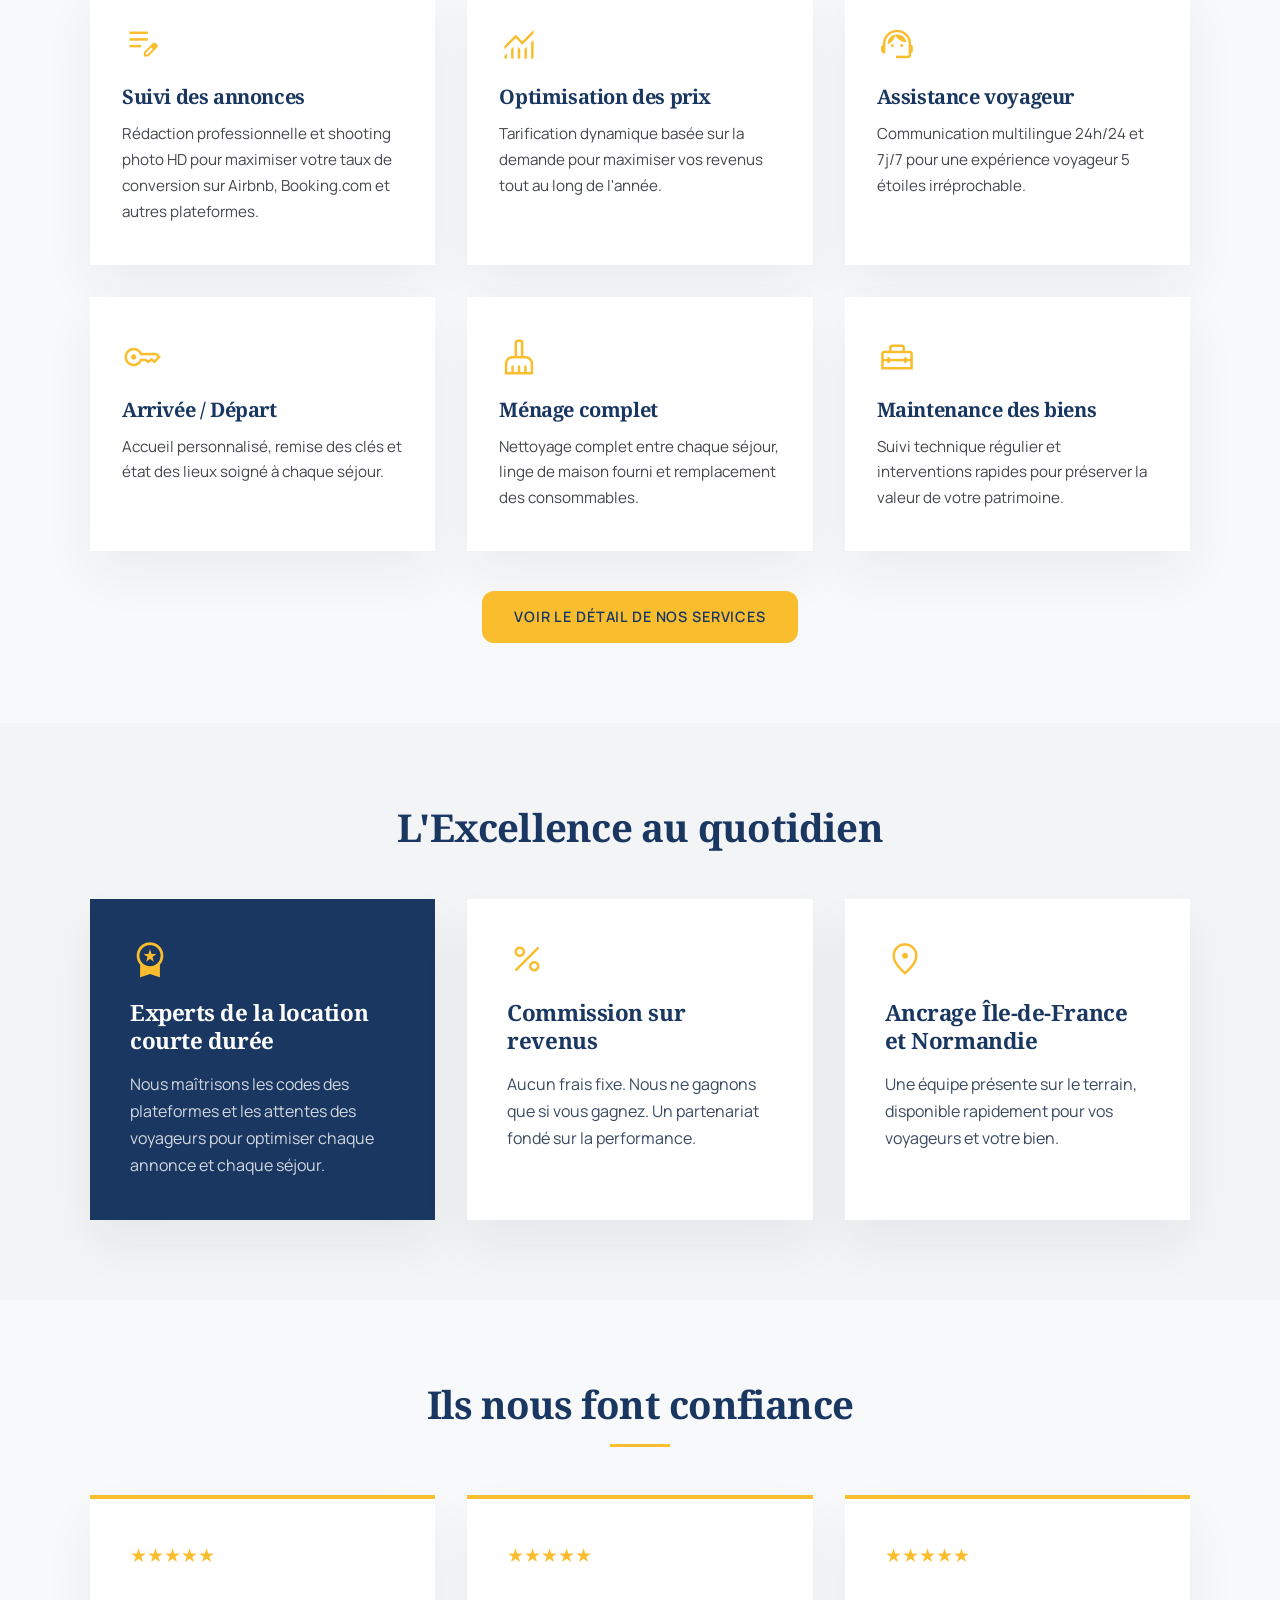
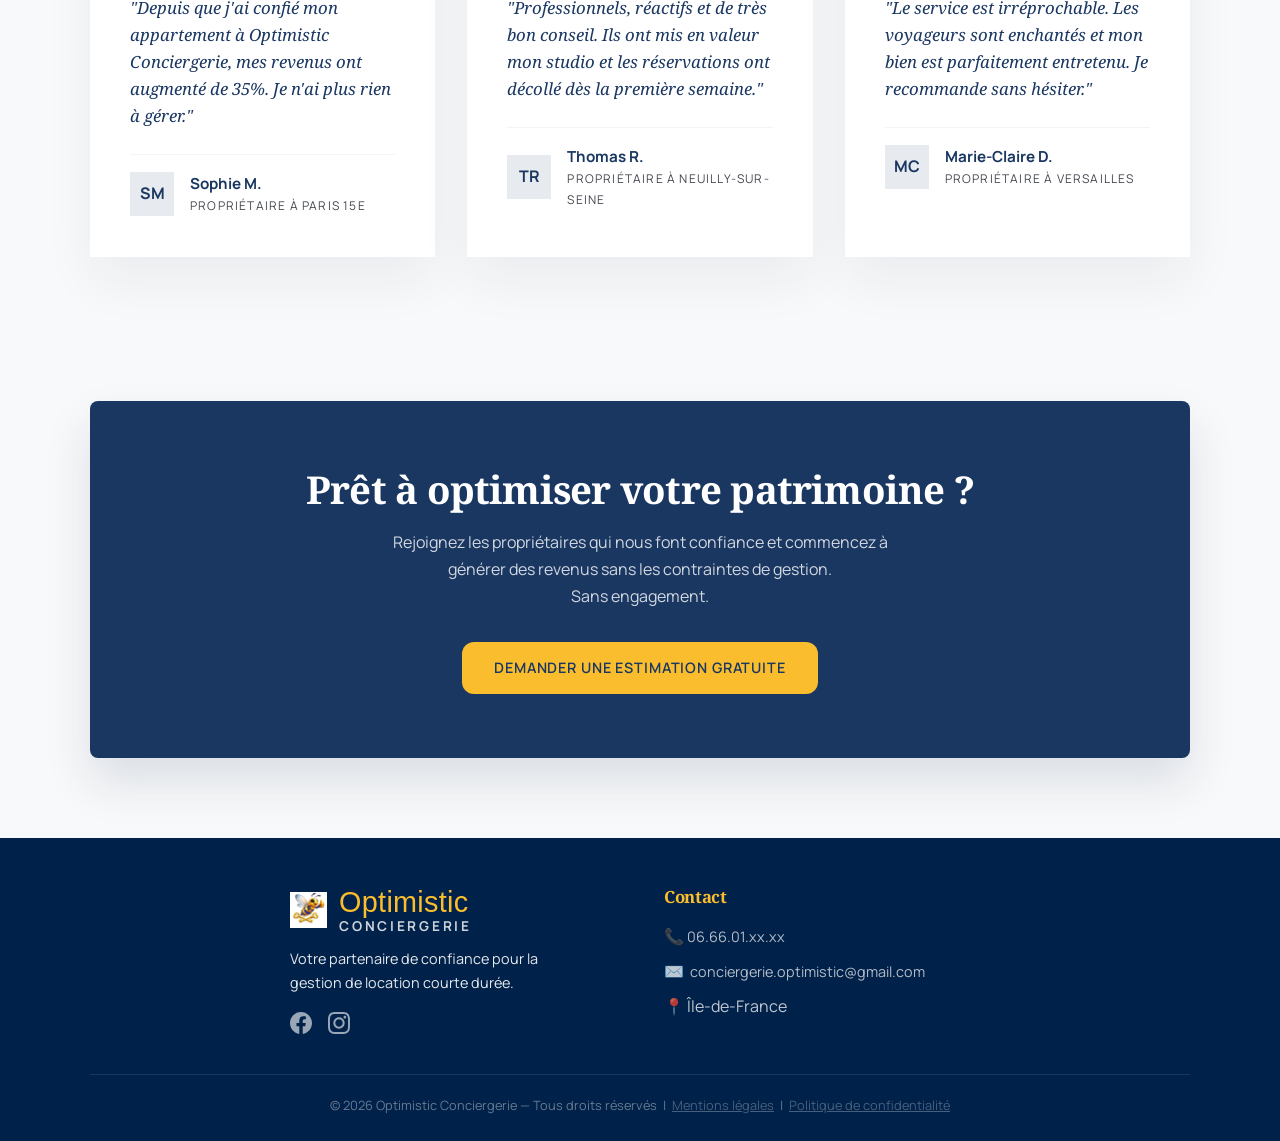
==== commit 0c4211ac: "Ajout pages légales, logos sociaux, plateformes et refonte accueil - Création pages mentions-legales" ====
--- a/index.html
+++ b/index.html
@@ -42,12 +42,12 @@
     <section class="ix-hero">
       <div class="ix-hero-grid container">
         <div class="ix-hero-text">
-          <h1>Déléguez la gestion de votre bien<br>
+          <h1>Déléguez pour gagner en sérénité<br>
             <span class="ix-hero-span">Profitez des revenus !</span>
           </h1>
           <p class="ix-hero-desc">
             Optimisation complète de vos revenus locatifs<br>
-            Une approche d'excellence pour des propriétés d'exception
+            Une approche d'excellence pour votre bien
           </p>
           <div class="ix-hero-btns">
             <a href="contact.html" class="btn btn-primary">Obtenir une estimation gratuite</a>
@@ -56,7 +56,7 @@
         </div>
         <div class="ix-hero-img-wrap">
           <div class="ix-hero-img-box">
-            <img alt="Appartement de standing à Paris" src="https://lh3.googleusercontent.com/aida-public/[base64]"/>
+            <img alt="Appartement" src="images/AppartAccueil1.jpg"/>
           </div>
           <div class="ix-hero-badge">
             <div class="ix-hero-badge-top">
@@ -92,20 +92,38 @@
       </div>
     </section>
 
+    <!-- ══ PLATEFORMES ══ -->
+    <section class="section section-alt">
+      <div class="container">
+        <div class="section-title">
+          <h2>Vos biens visibles sur les principales plateformes</h2>
+          <div class="gold-line"></div>
+        </div>
+        <div class="platforms-logos">
+          <div class="platform-badge platform-airbnb">
+            <svg viewBox="0 0 24 24" fill="currentColor" width="22" height="22" aria-hidden="true"><path d="M11.996 0C5.366 0 0 5.373 0 12c0 6.628 5.366 12 11.996 12C18.63 24 24 18.628 24 12c0-6.627-5.37-12-12.004-12zm.375 18.77c-.19.295-.56.295-.75 0-1.12-1.742-3.64-5.46-3.64-7.528 0-2.206 1.69-3.997 3.765-3.997 2.076 0 3.766 1.79 3.766 3.997 0 2.068-2.522 5.786-3.64 7.527z"/></svg>
+            <span>Airbnb</span>
+          </div>
+          <div class="platform-badge platform-booking">
+            <svg viewBox="0 0 24 24" fill="currentColor" width="22" height="22" aria-hidden="true"><path d="M17.285 0H6.715A6.715 6.715 0 000 6.715v10.57A6.715 6.715 0 006.715 24h10.57A6.715 6.715 0 0024 17.285V6.715A6.715 6.715 0 0017.285 0zm-4.09 16.8h-1.663V7.97h1.663v3.416c.39-.47.96-.74 1.63-.74 1.49 0 2.5 1.13 2.5 2.9 0 1.79-1.02 2.93-2.52 2.93-.68 0-1.26-.28-1.61-.77v.62zm.013-3.24c0 .96.54 1.6 1.33 1.6.8 0 1.33-.64 1.33-1.6 0-.95-.53-1.59-1.33-1.59-.79 0-1.33.64-1.33 1.59zm-4.03 3.24H7.516V7.97h1.663v8.83z"/></svg>
+            <span>Booking.com</span>
+          </div>
+        </div>
+      </div>
+    </section>
+
     <!-- ══ NOS SERVICES ══ -->
     <section class="section" style="background: var(--ivoire);">
       <div class="container">
-        <div class="ix-services-header">
-          <div>
-            <h2>Une gestion complète,<br>sans effort</h2>
-            <p>Nous nous occupons de tout, de la mise en ligne de vos annonces à la maintenance,<br>pour transformer votre bien en source de revenus passifs.</p>
-          </div>
-          <div class="ix-gold-bar"></div>
+        <div class="section-title">
+          <h2>On s'occupe de tout !</h2>
+          <p>De la mise en ligne de vos annonces à la maintenance, pour transformer votre bien en source de revenus passifs.</p>
+          <div class="gold-line"></div>
         </div>
         <div class="grid-3">
           <a href="nos-services.html#annonces" class="ix-card">
             <span class="material-symbols-outlined ix-card-icon">edit_note</span>
-            <h3>Gestion des annonces</h3>
+            <h3>Suivi des annonces</h3>
             <p>Rédaction professionnelle et shooting photo HD pour maximiser votre taux de conversion sur Airbnb, Booking.com et autres plateformes.</p>
           </a>
           <a href="nos-services.html#prix" class="ix-card">
--- a/css/style.css
+++ b/css/style.css
@@ -368,6 +368,9 @@
 
 /* ── Footer ── */
 .footer-desc { font-size: 0.9rem; max-width: 280px; color: rgba(255,255,255,0.9); }
+.footer-social { display: flex; gap: 1rem; margin-top: 1rem; }
+.footer-social-link { color: rgba(255,255,255,0.6); transition: color 0.2s; }
+.footer-social-link:hover { color: var(--jaune-fonce); }
 
 /* ── Hamburger ── */
 .menu-toggle {
@@ -446,6 +449,40 @@
   .tarifs-box-list { grid-template-columns: 1fr; gap: 0.5rem; }
 }
 
+/* ── Plateformes partenaires ── */
+.section-platforms {
+  background: var(--blanc);
+  padding: 1.75rem 2rem;
+  border-top: 1px solid var(--gris-doux);
+  border-bottom: 1px solid var(--gris-doux);
+}
+.platforms-label {
+  text-align: center;
+  font-size: 0.75rem;
+  text-transform: uppercase;
+  letter-spacing: 0.15em;
+  color: #8a9ab5;
+  margin-bottom: 1.25rem;
+}
+.platforms-logos {
+  display: flex;
+  justify-content: center;
+  align-items: center;
+  gap: 2.5rem;
+  flex-wrap: wrap;
+}
+.platform-badge {
+  display: flex;
+  align-items: center;
+  gap: 0.75rem;
+  font-weight: 700;
+  font-size: 1.8rem;
+  letter-spacing: -0.01em;
+}
+.platform-badge svg { width: 40px; height: 40px; }
+.platform-airbnb { color: #FF5A5F; }
+.platform-booking { color: #003580; }
+
 /* ══════════════════════════════════════════
    INDEX — Styles spécifiques page d'accueil
    ══════════════════════════════════════════ */
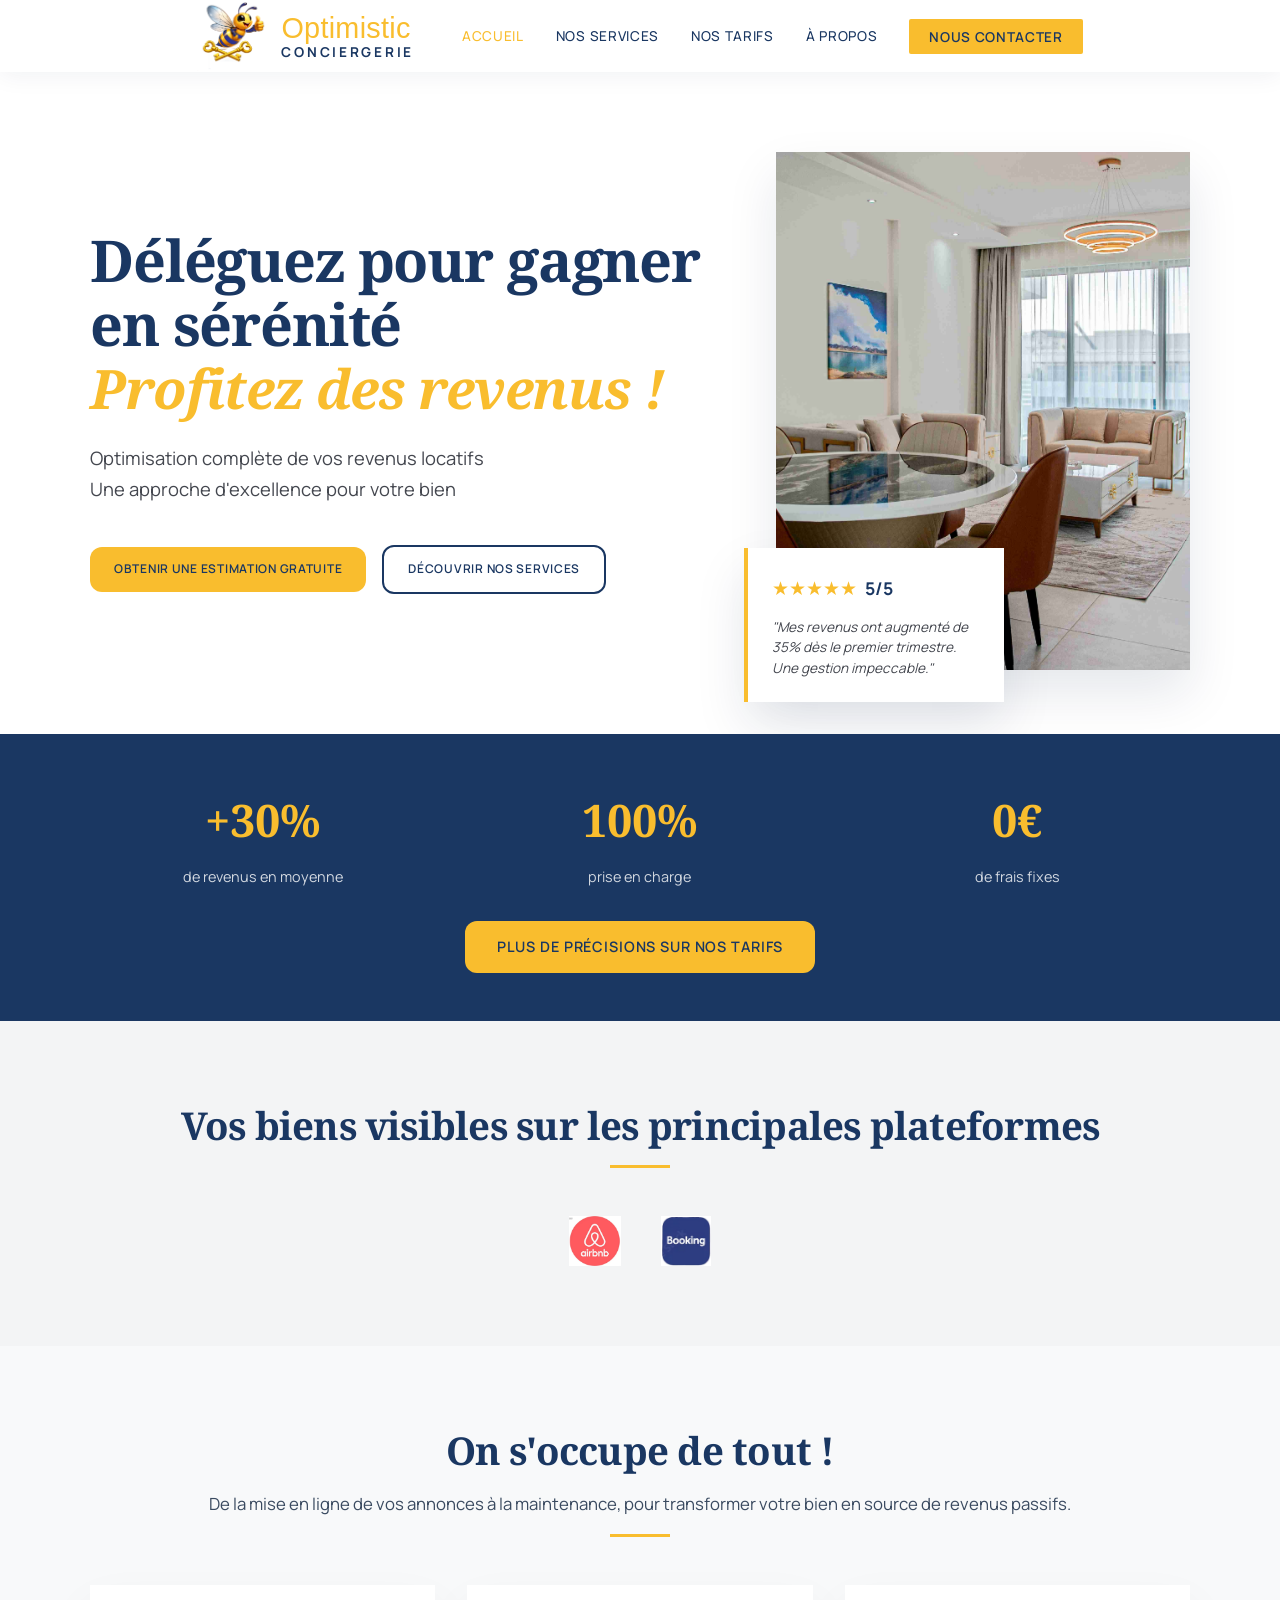
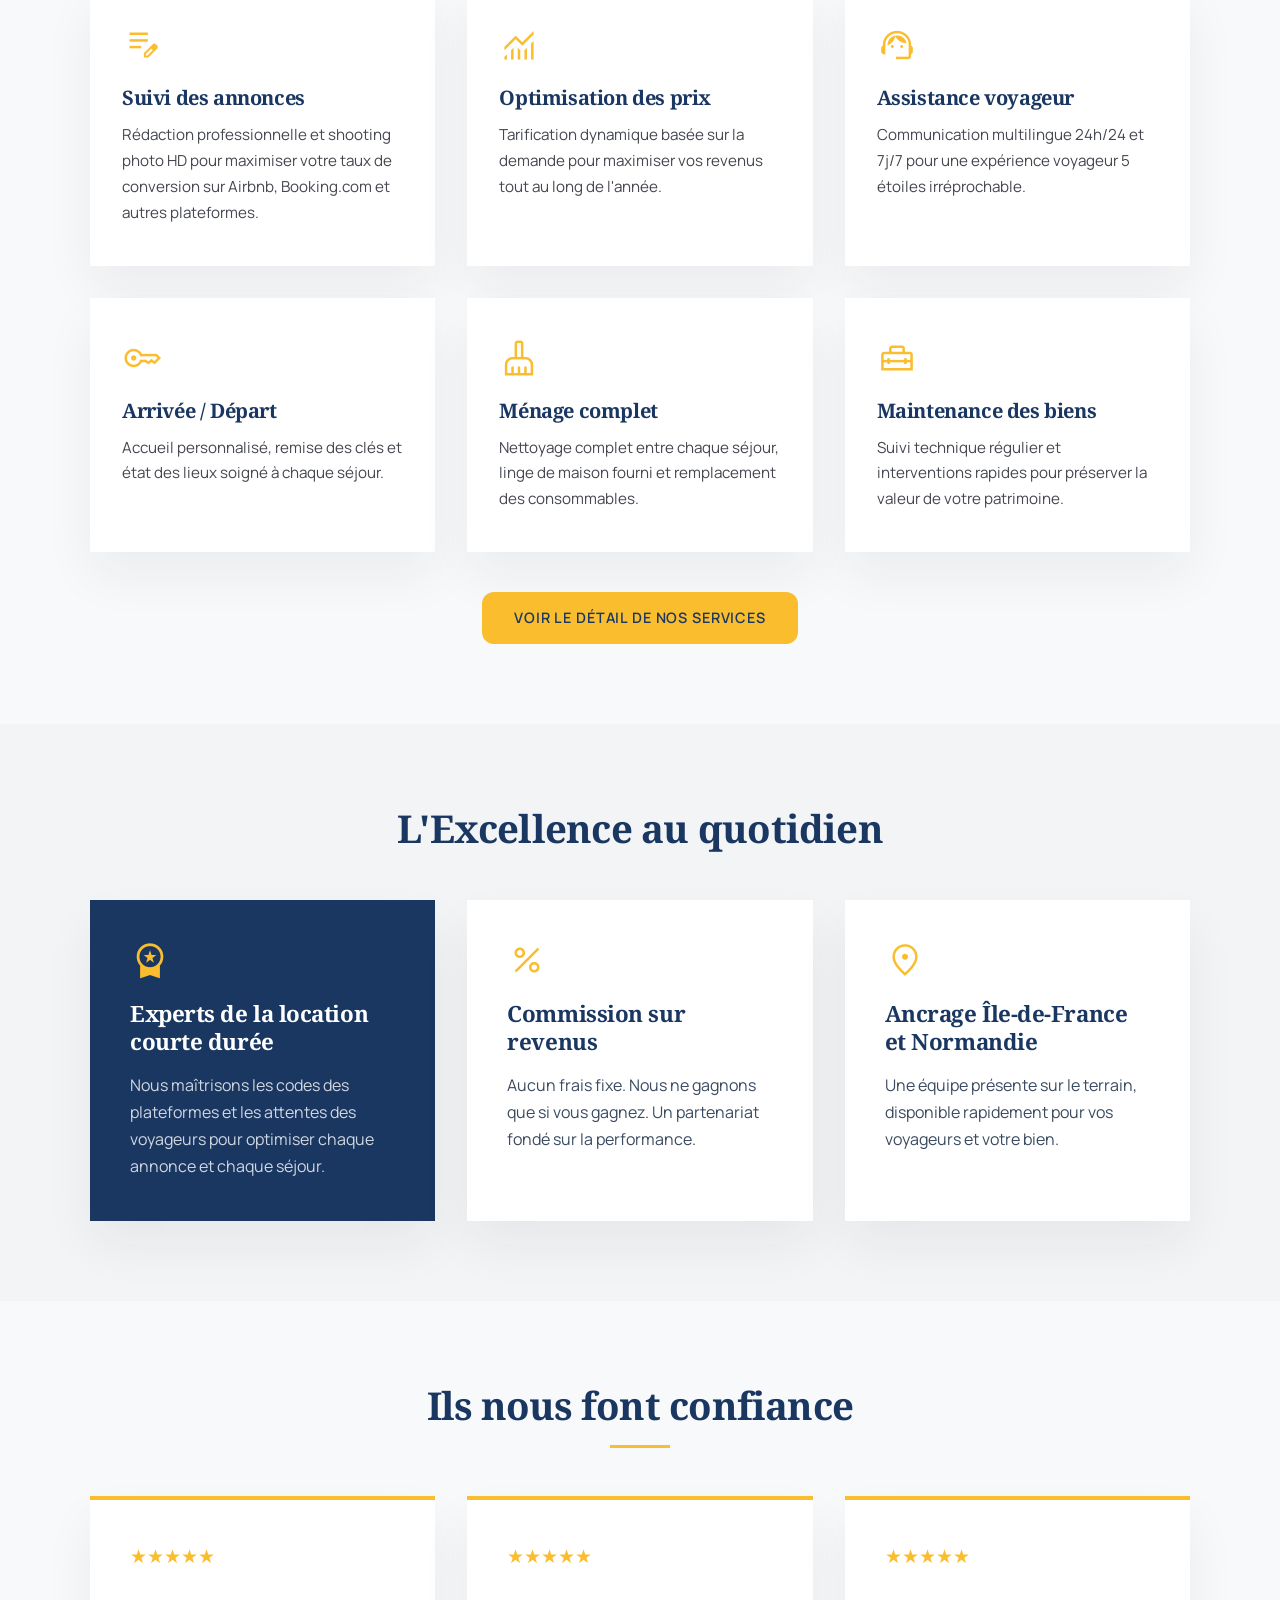
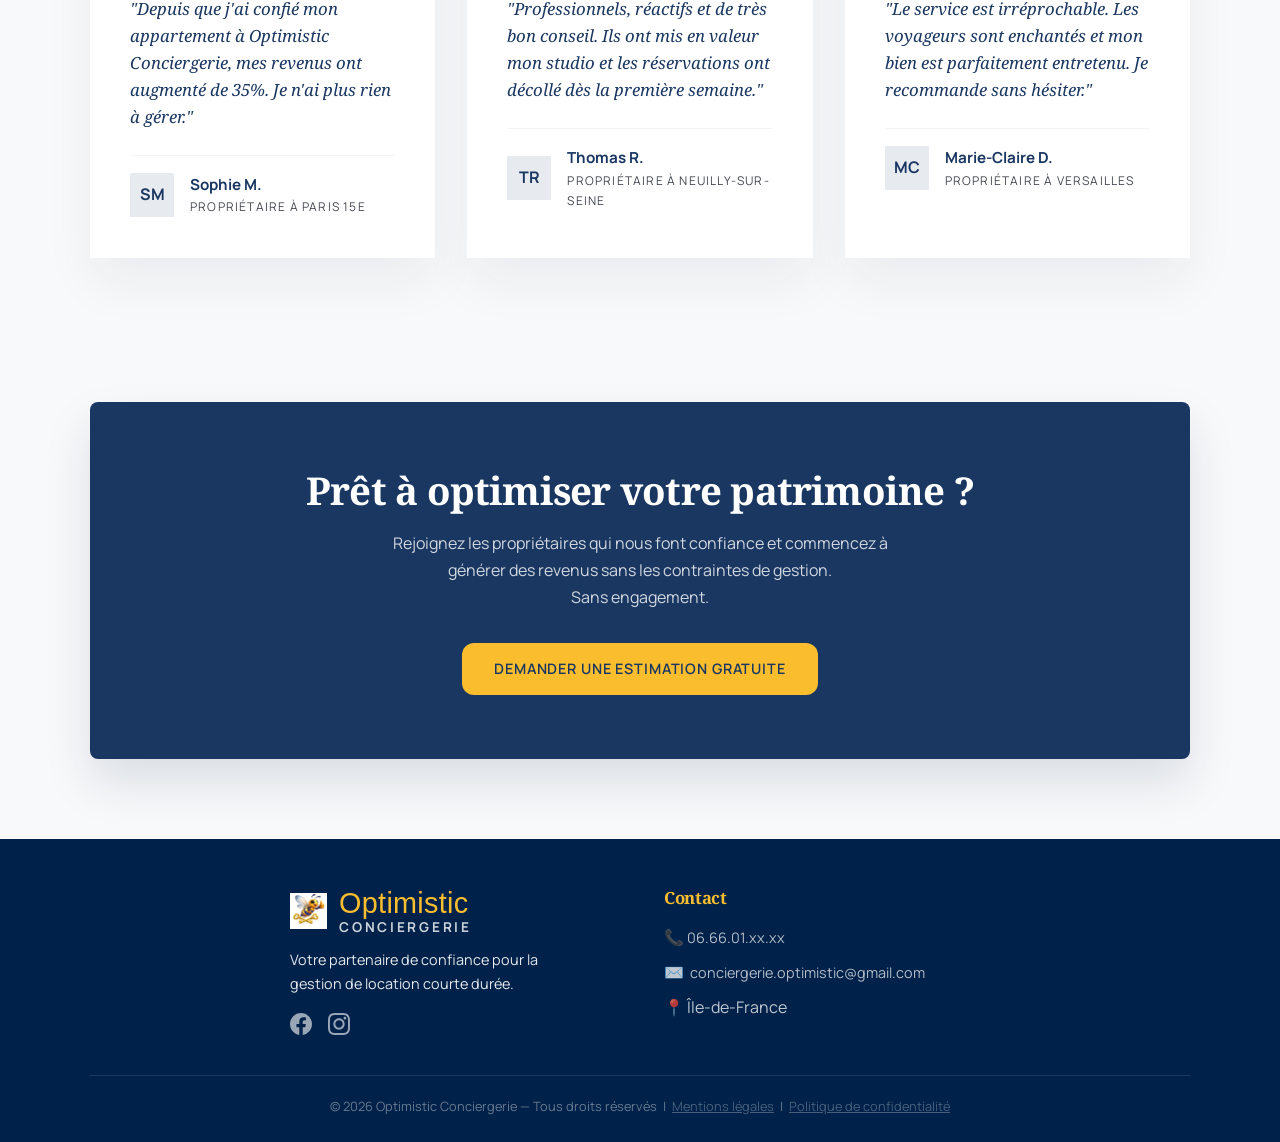
==== commit e5374387: "Remplacement logos Airbnb et Booking par les vrais logos Co-Authored-By: Claude Sonnet 4.6 <noreply@" ====
--- a/index.html
+++ b/index.html
@@ -100,14 +100,8 @@
           <div class="gold-line"></div>
         </div>
         <div class="platforms-logos">
-          <div class="platform-badge platform-airbnb">
-            <svg viewBox="0 0 24 24" fill="currentColor" width="22" height="22" aria-hidden="true"><path d="M11.996 0C5.366 0 0 5.373 0 12c0 6.628 5.366 12 11.996 12C18.63 24 24 18.628 24 12c0-6.627-5.37-12-12.004-12zm.375 18.77c-.19.295-.56.295-.75 0-1.12-1.742-3.64-5.46-3.64-7.528 0-2.206 1.69-3.997 3.765-3.997 2.076 0 3.766 1.79 3.766 3.997 0 2.068-2.522 5.786-3.64 7.527z"/></svg>
-            <span>Airbnb</span>
-          </div>
-          <div class="platform-badge platform-booking">
-            <svg viewBox="0 0 24 24" fill="currentColor" width="22" height="22" aria-hidden="true"><path d="M17.285 0H6.715A6.715 6.715 0 000 6.715v10.57A6.715 6.715 0 006.715 24h10.57A6.715 6.715 0 0024 17.285V6.715A6.715 6.715 0 0017.285 0zm-4.09 16.8h-1.663V7.97h1.663v3.416c.39-.47.96-.74 1.63-.74 1.49 0 2.5 1.13 2.5 2.9 0 1.79-1.02 2.93-2.52 2.93-.68 0-1.26-.28-1.61-.77v.62zm.013-3.24c0 .96.54 1.6 1.33 1.6.8 0 1.33-.64 1.33-1.6 0-.95-.53-1.59-1.33-1.59-.79 0-1.33.64-1.33 1.59zm-4.03 3.24H7.516V7.97h1.663v8.83z"/></svg>
-            <span>Booking.com</span>
-          </div>
+          <img src="images/Logo AirBnb.png" alt="Airbnb" class="platform-logo" />
+          <img src="images/LogoBooking.png" alt="Booking.com" class="platform-logo" />
         </div>
       </div>
     </section>
--- a/css/style.css
+++ b/css/style.css
@@ -371,6 +371,15 @@
 .footer-social { display: flex; gap: 1rem; margin-top: 1rem; }
 .footer-social-link { color: rgba(255,255,255,0.6); transition: color 0.2s; }
 .footer-social-link:hover { color: var(--jaune-fonce); }
+
+/* ── Tableaux RGPD ── */
+.rgpd-table-wrap { margin-bottom: 1.5rem; border: 1px solid var(--gris-doux); border-radius: 0.5rem; overflow: hidden; }
+.rgpd-table-title { background: var(--gris-doux); padding: 0.75rem 1rem; font-weight: 700; font-size: 0.9rem; color: var(--bleu-nuit); }
+.rgpd-table { width: 100%; border-collapse: collapse; font-size: 0.85rem; }
+.rgpd-table th { background: var(--ivoire); color: var(--bleu-nuit); padding: 0.6rem 1rem; text-align: left; font-weight: 600; border-bottom: 1px solid var(--gris-doux); }
+.rgpd-table td { padding: 0.75rem 1rem; vertical-align: top; border-bottom: 1px solid var(--gris-doux); color: #3a4a60; }
+.rgpd-table tr:last-child td { border-bottom: none; }
+@media (max-width: 800px) { .rgpd-table { display: block; overflow-x: auto; } }
 
 /* ── Hamburger ── */
 .menu-toggle {
@@ -471,17 +480,7 @@
   gap: 2.5rem;
   flex-wrap: wrap;
 }
-.platform-badge {
-  display: flex;
-  align-items: center;
-  gap: 0.75rem;
-  font-weight: 700;
-  font-size: 1.8rem;
-  letter-spacing: -0.01em;
-}
-.platform-badge svg { width: 40px; height: 40px; }
-.platform-airbnb { color: #FF5A5F; }
-.platform-booking { color: #003580; }
+.platform-logo { height: 50px; width: auto; object-fit: contain; }
 
 /* ══════════════════════════════════════════
    INDEX — Styles spécifiques page d'accueil
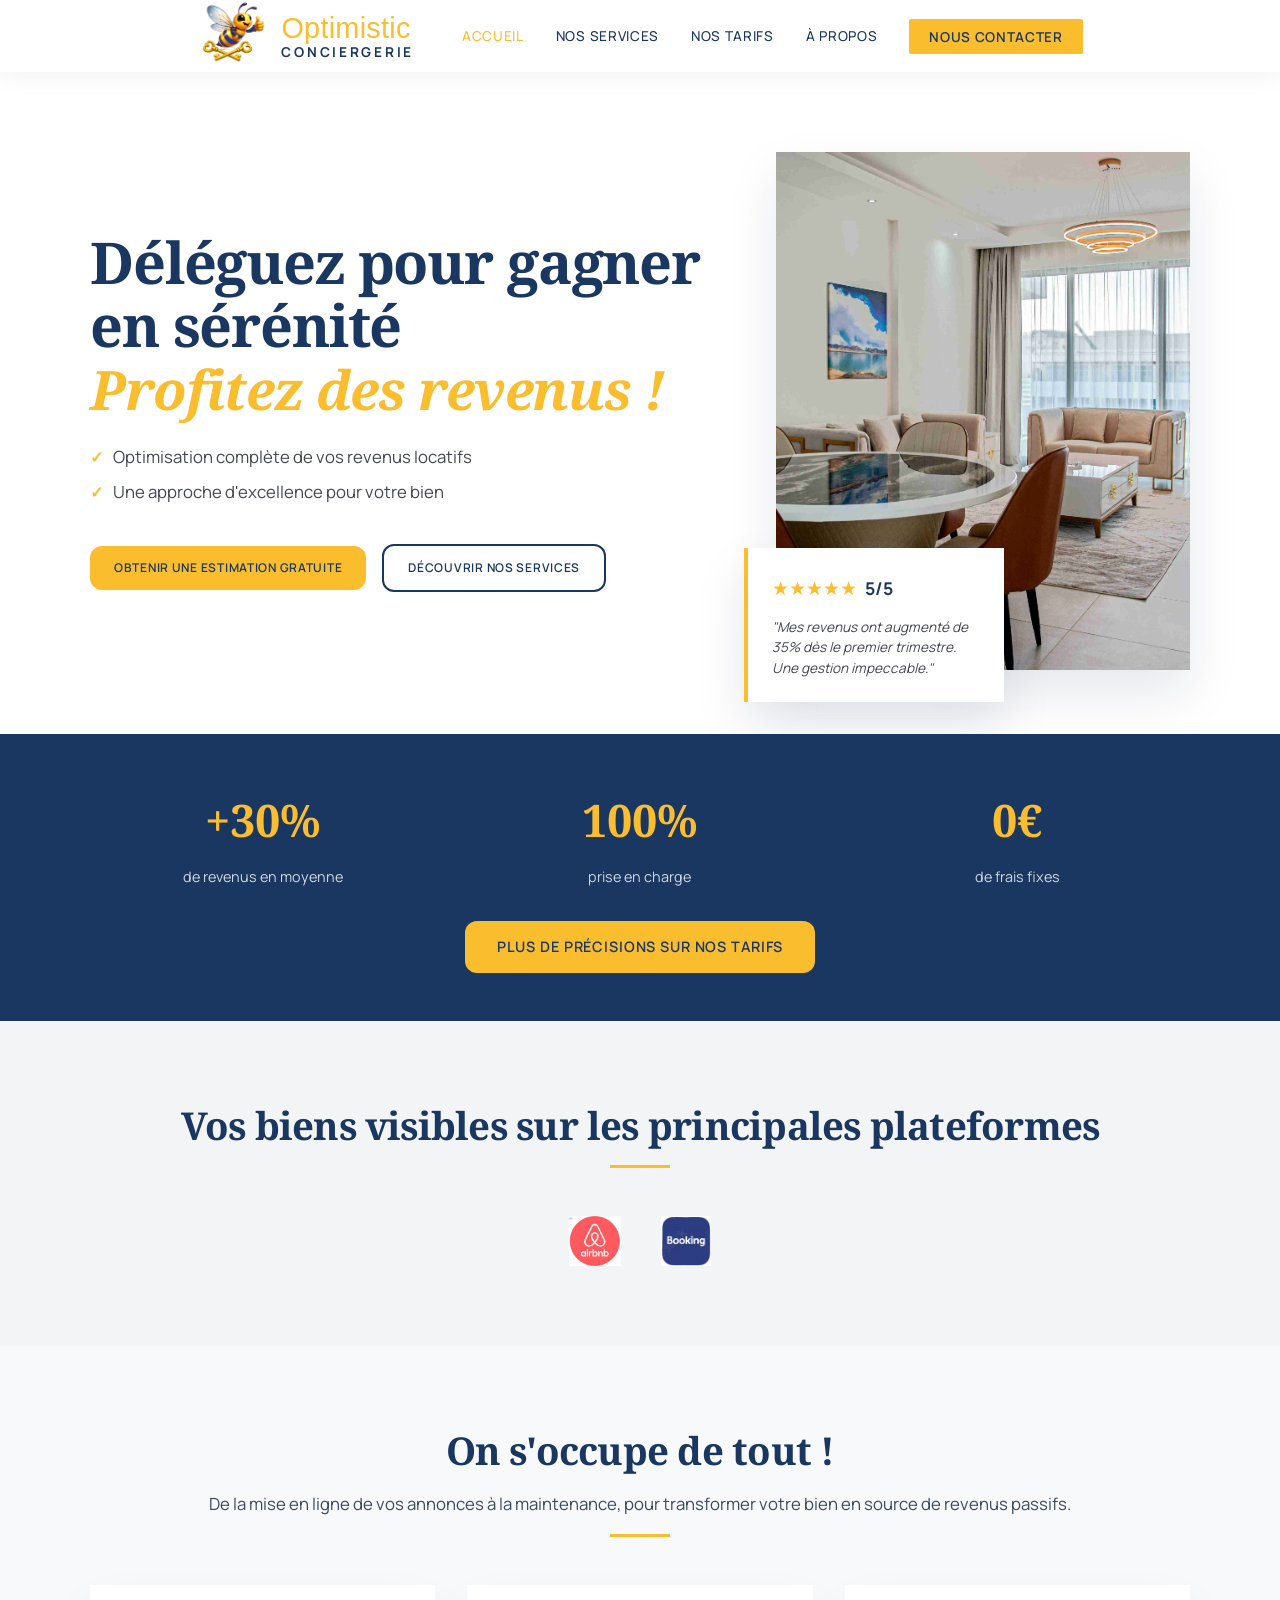
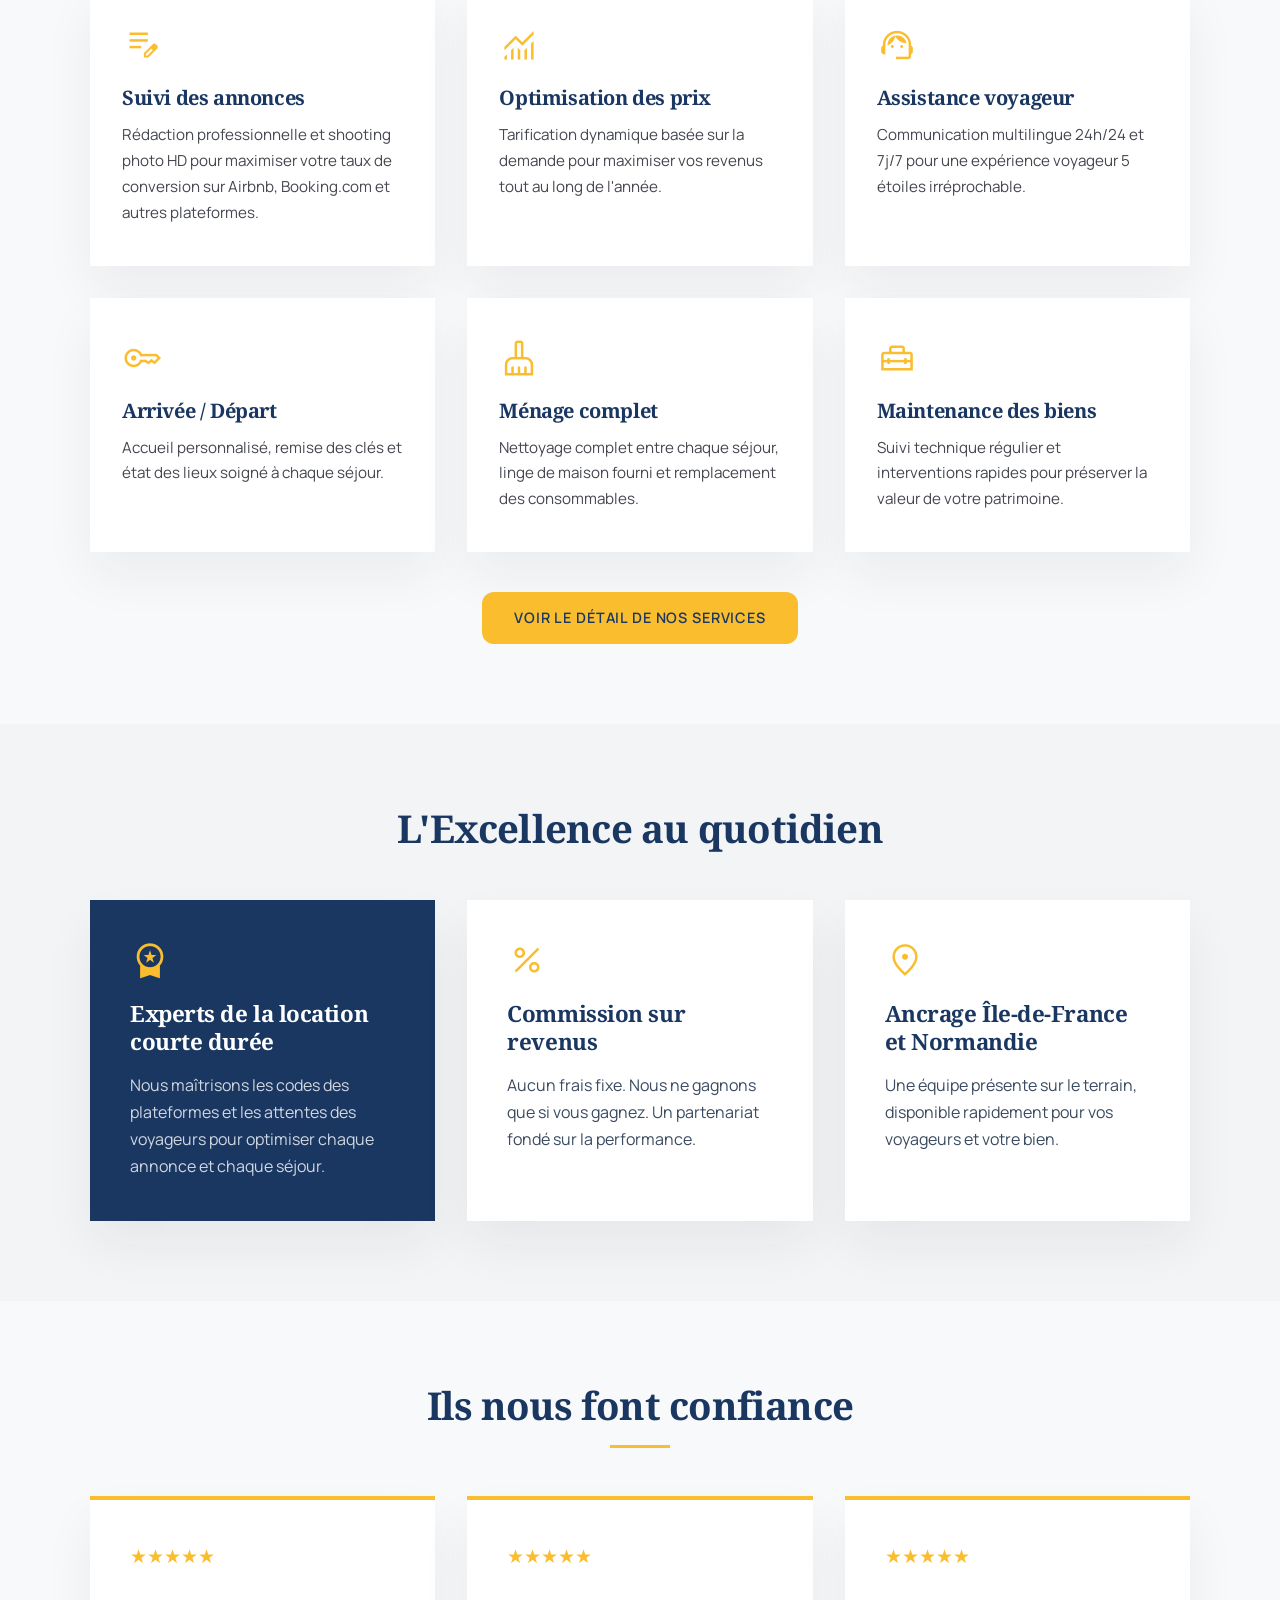
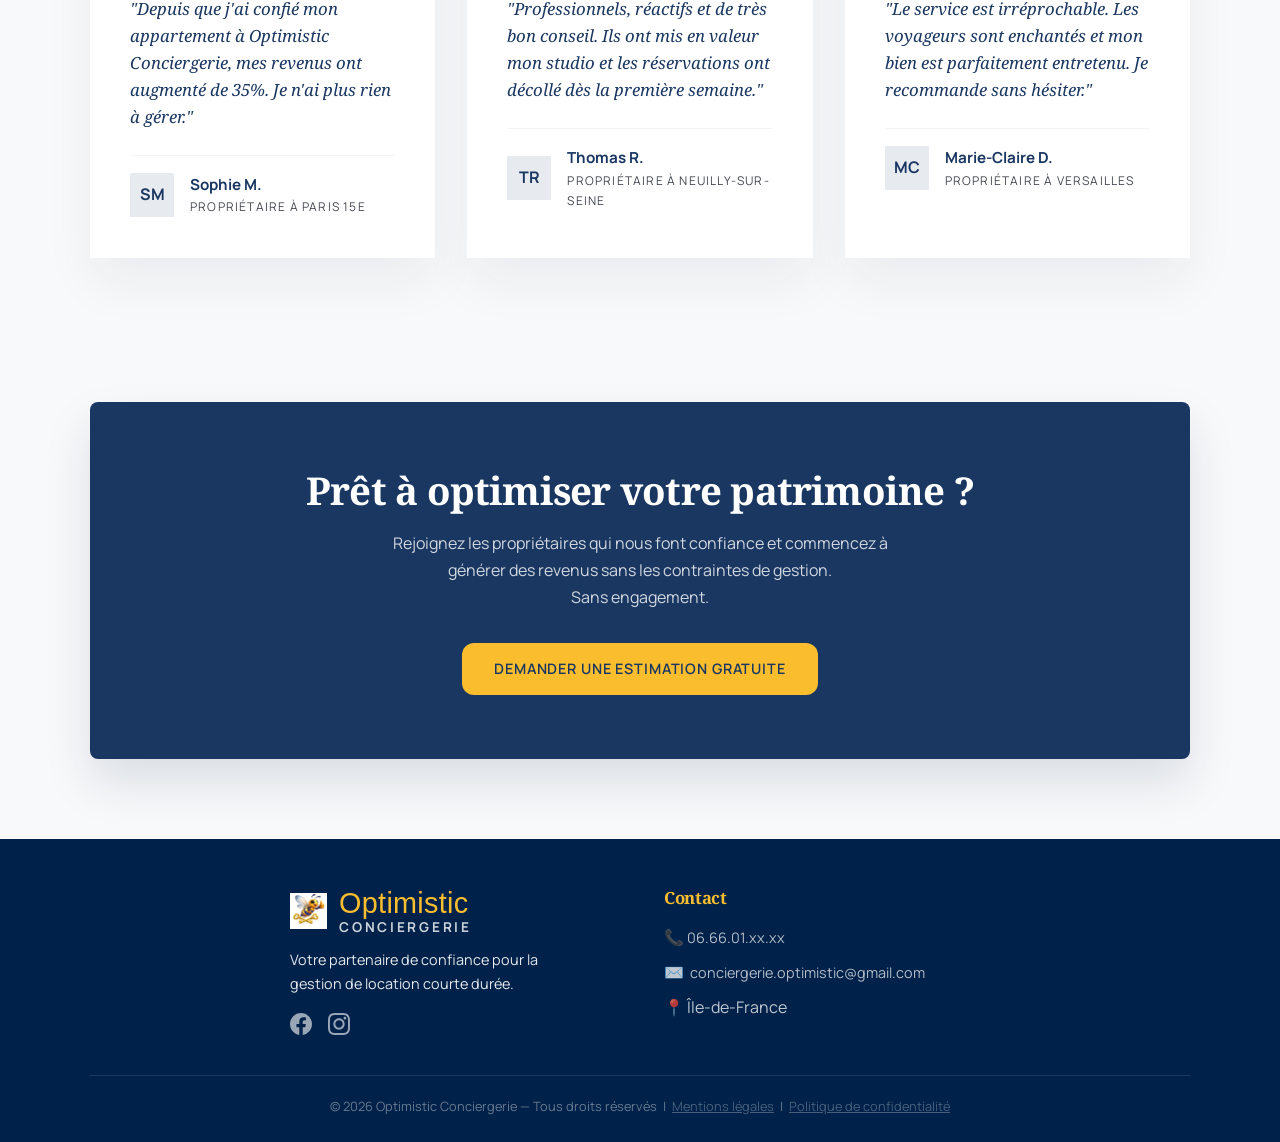
==== commit d929bbc1: "Hero accueil : remplace texte descriptif par une mini-liste à coches Co-Authored-By: Claude Sonnet 4" ====
--- a/index.html
+++ b/index.html
@@ -45,10 +45,10 @@
           <h1>Déléguez pour gagner en sérénité<br>
             <span class="ix-hero-span">Profitez des revenus !</span>
           </h1>
-          <p class="ix-hero-desc">
-            Optimisation complète de vos revenus locatifs<br>
-            Une approche d'excellence pour votre bien
-          </p>
+          <ul class="ix-hero-bullets">
+            <li>Optimisation complète de vos revenus locatifs</li>
+            <li>Une approche d'excellence pour votre bien</li>
+          </ul>
           <div class="ix-hero-btns">
             <a href="contact.html" class="btn btn-primary">Obtenir une estimation gratuite</a>
             <a href="nos-services.html" class="btn btn-outline">Découvrir nos services</a>
--- a/css/style.css
+++ b/css/style.css
@@ -516,6 +516,30 @@
   margin-bottom: 2.5rem;
   line-height: 1.7;
 }
+.ix-hero-bullets {
+  list-style: none;
+  padding: 0;
+  margin: 0 0 2.5rem 0;
+  display: flex;
+  flex-direction: column;
+  gap: 0.6rem;
+}
+.ix-hero-bullets li {
+  display: flex;
+  align-items: flex-start;
+  gap: 0.6rem;
+  font-size: 1.05rem;
+  color: #44474f;
+  line-height: 1.5;
+}
+.ix-hero-bullets li::before {
+  content: '✓';
+  color: var(--jaune-fonce);
+  font-weight: 700;
+  font-size: 1rem;
+  flex-shrink: 0;
+  margin-top: 0.05em;
+}
 .ix-hero-btns { display: flex; flex-direction: row; gap: 1rem; flex-wrap: wrap; align-items: center; }
 .ix-hero-btns .btn { font-size: 0.75rem; padding: 0.75rem 1.5rem; }
 
@@ -700,9 +724,12 @@
 .sv-hero-img-box img { width: 100%; height: 100%; object-fit: cover; display: block; }
 
 @media (max-width: 1000px) {
-  .sv-hero-grid { grid-template-columns: 1fr; }
+  .sv-hero-grid { grid-template-columns: 1fr !important; }
   .sv-hero-img-wrap { display: none; }
+  .sv-hero-text { text-align: center; }
+  .sv-hero-text h1 { font-size: clamp(1.5rem, 5vw, 2.2rem); }
+  .sv-hero-desc { max-width: 100%; margin: 0 auto; }
 }
 @media (max-width: 800px) {
-  .sv-hero { padding: 3rem 1.5rem; }
-}
+  .sv-hero { padding: 2.5rem 1.25rem; }
+}
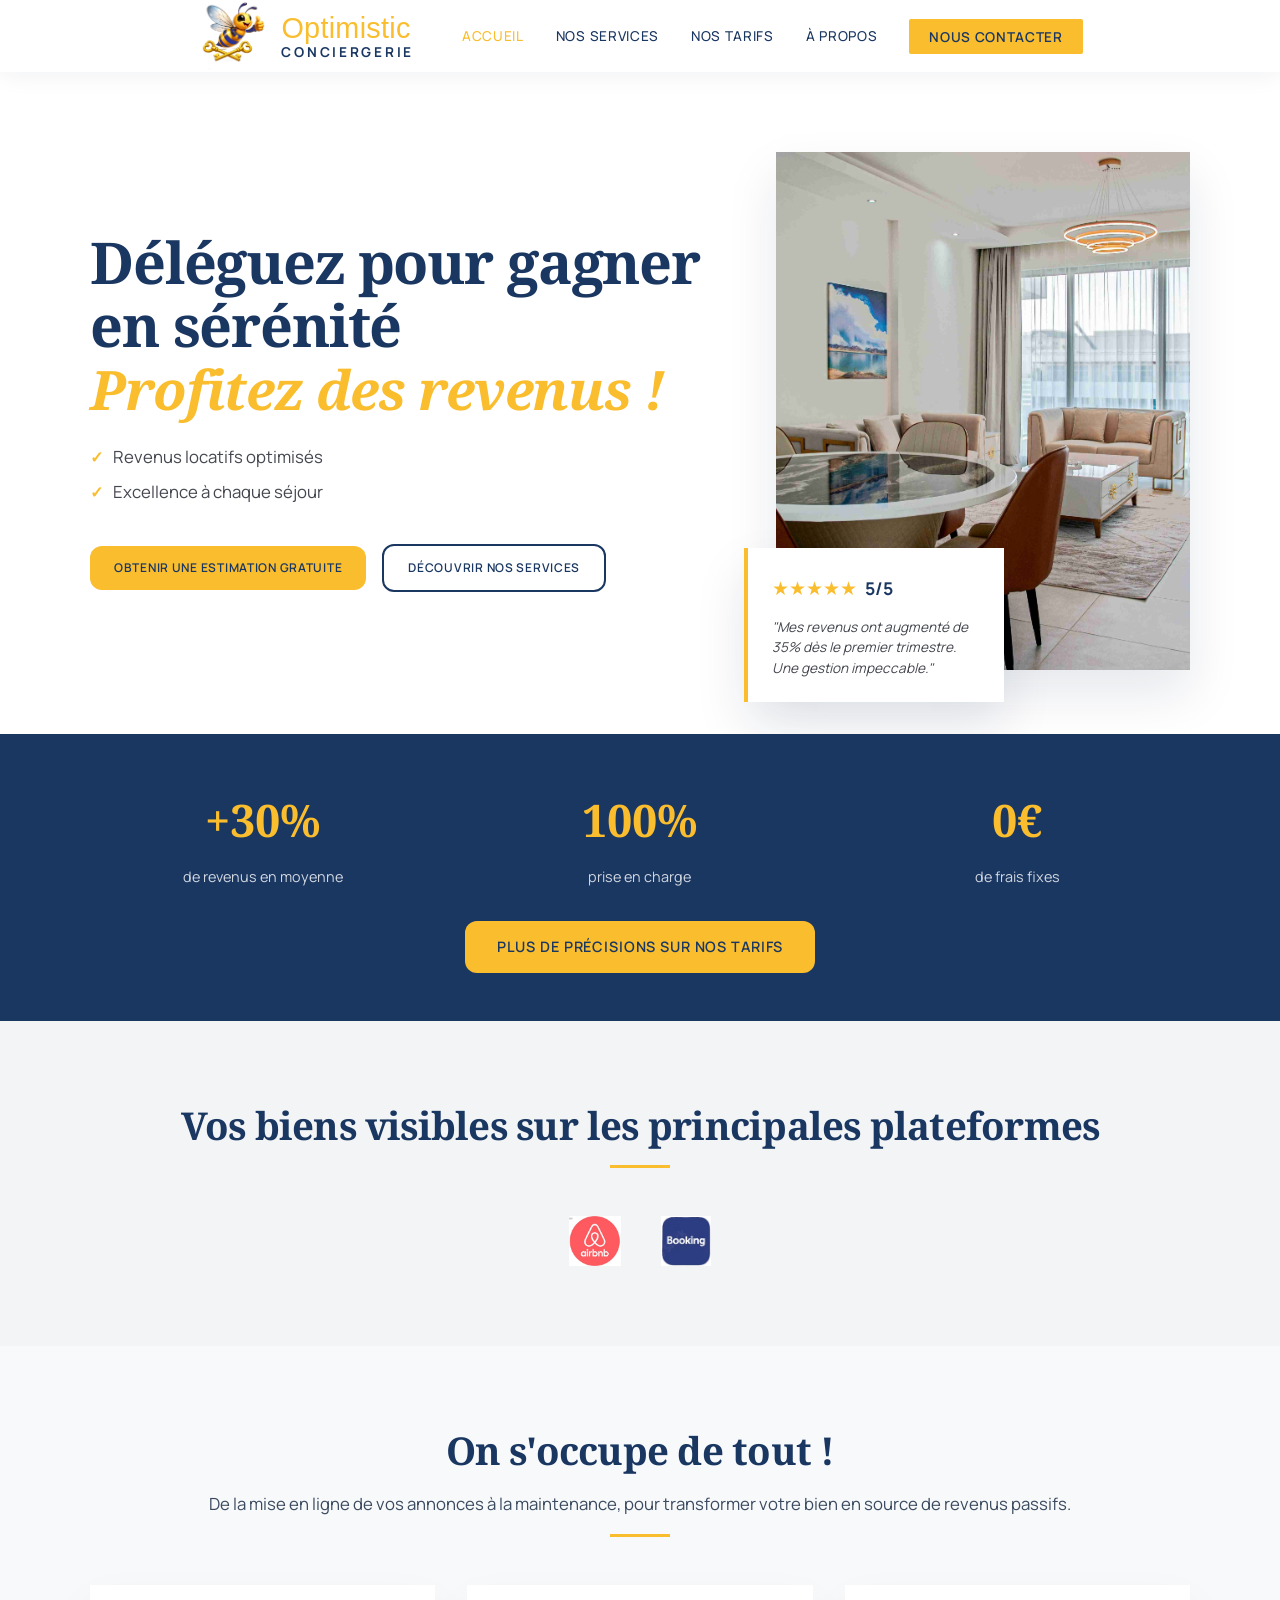
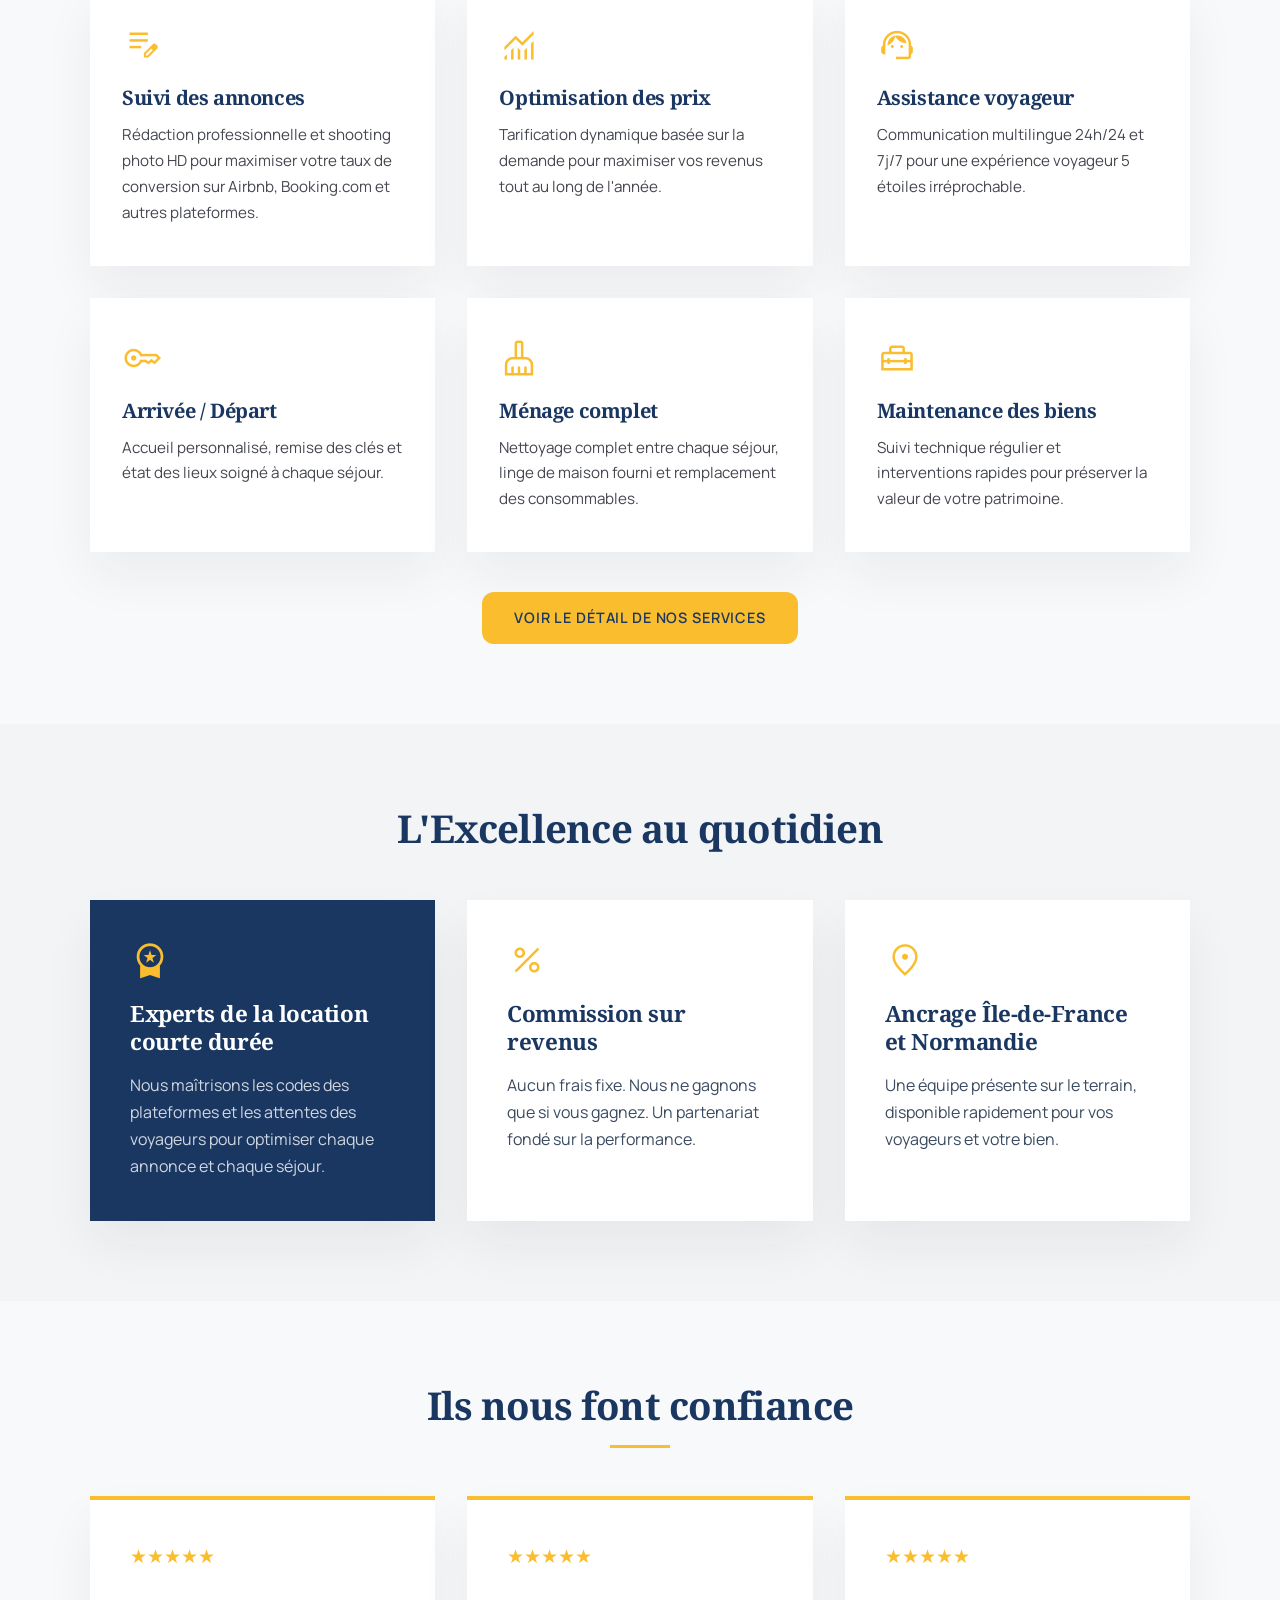
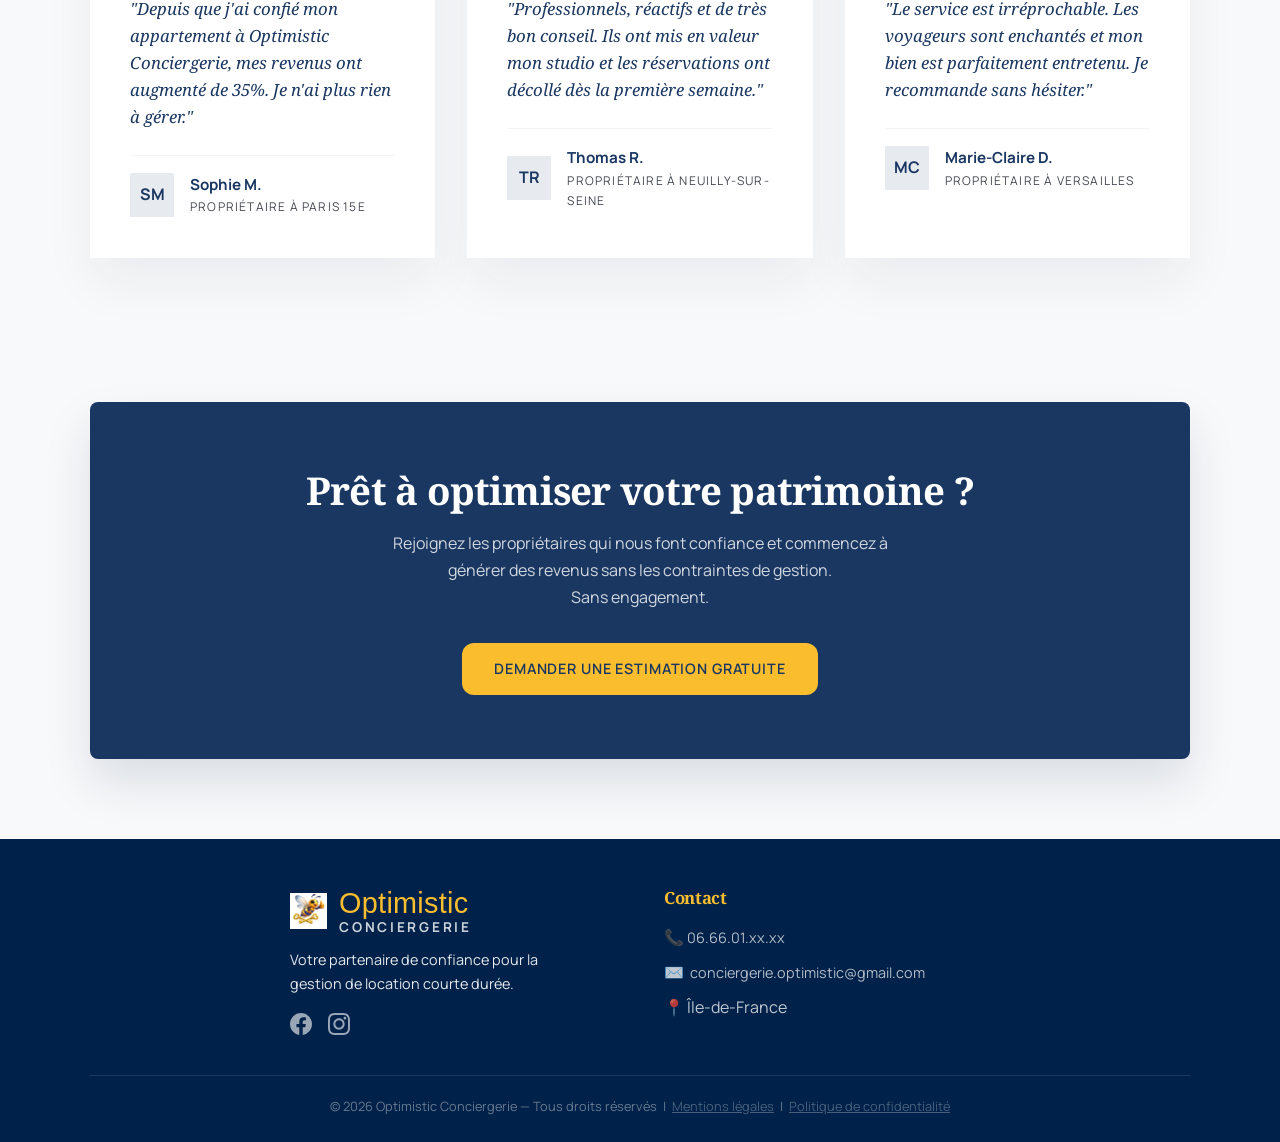
==== commit 09146c0d: "Raccourcissement texte hero accueil pour affichage mobile Co-Authored-By: Claude Sonnet 4.6 <noreply" ====
--- a/index.html
+++ b/index.html
@@ -46,8 +46,8 @@
             <span class="ix-hero-span">Profitez des revenus !</span>
           </h1>
           <ul class="ix-hero-bullets">
-            <li>Optimisation complète de vos revenus locatifs</li>
-            <li>Une approche d'excellence pour votre bien</li>
+            <li>Revenus locatifs optimisés</li>
+            <li>Excellence à chaque séjour</li>
           </ul>
           <div class="ix-hero-btns">
             <a href="contact.html" class="btn btn-primary">Obtenir une estimation gratuite</a>
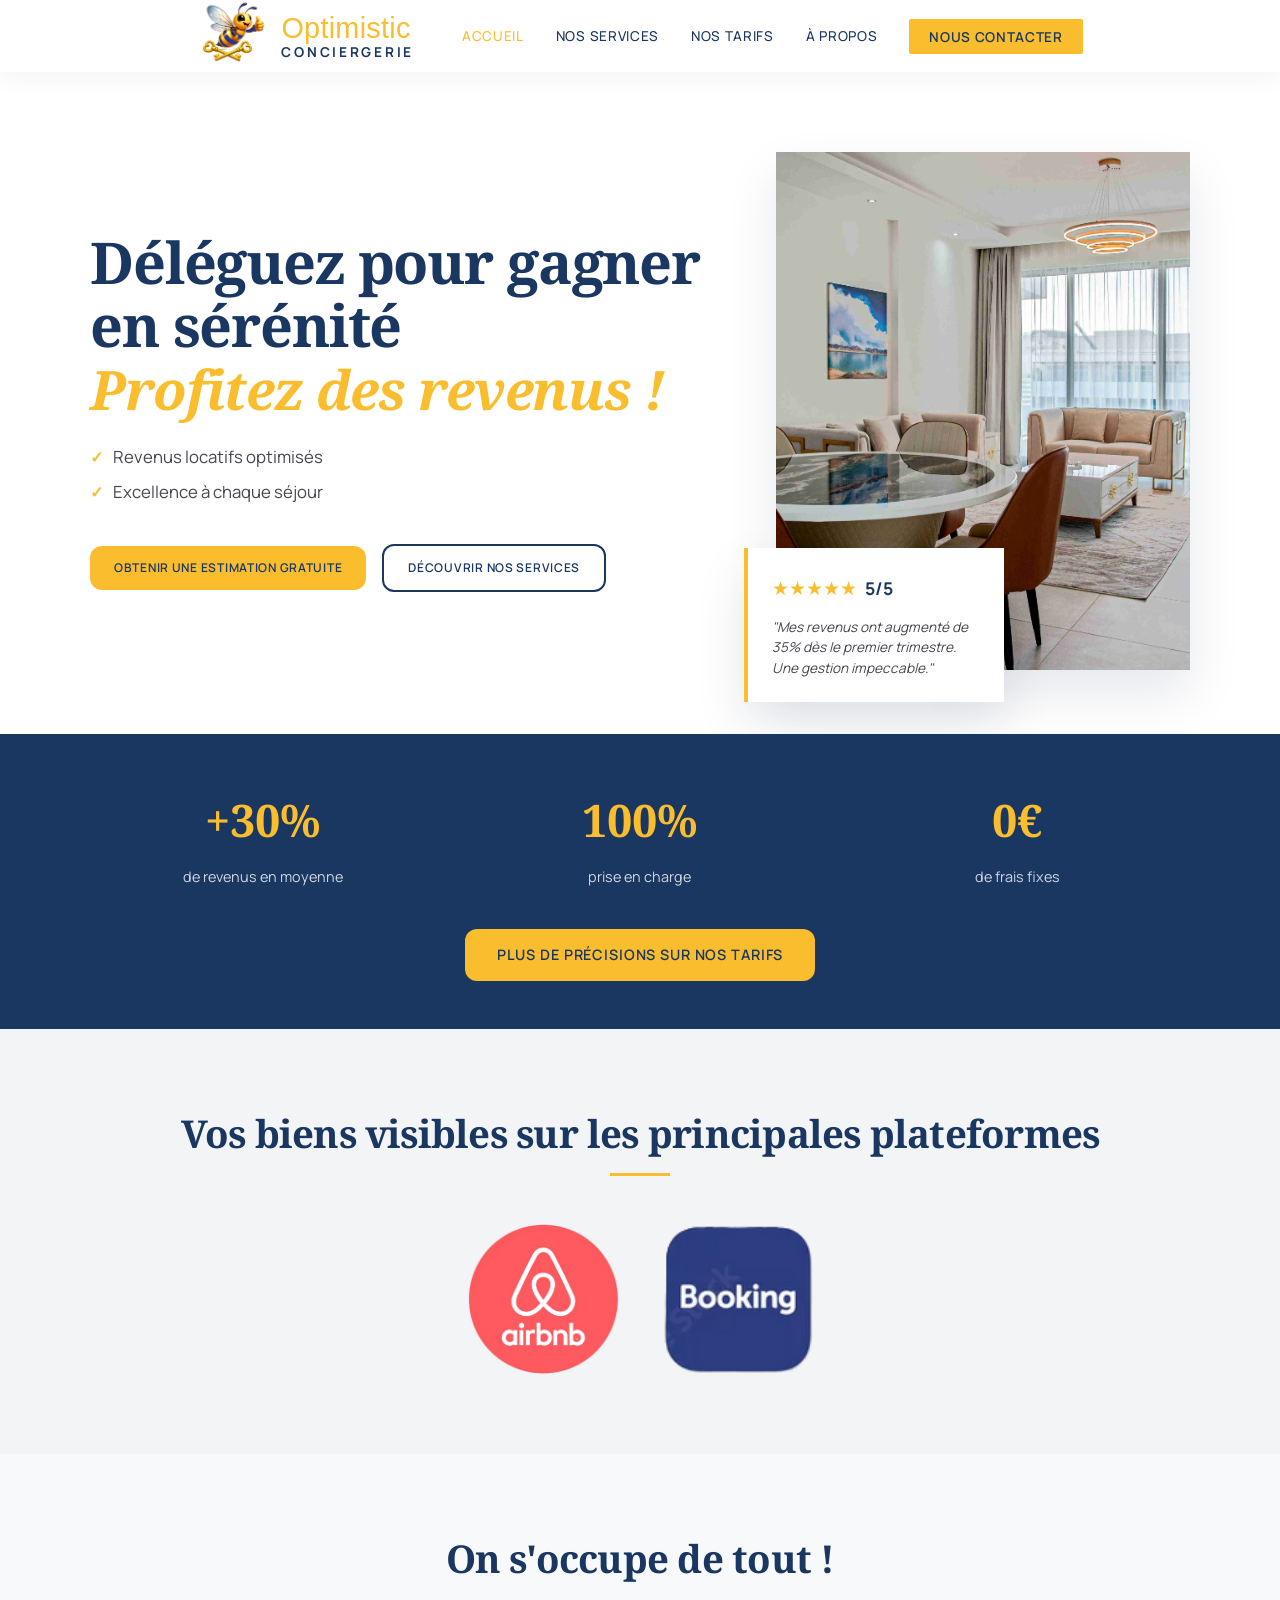
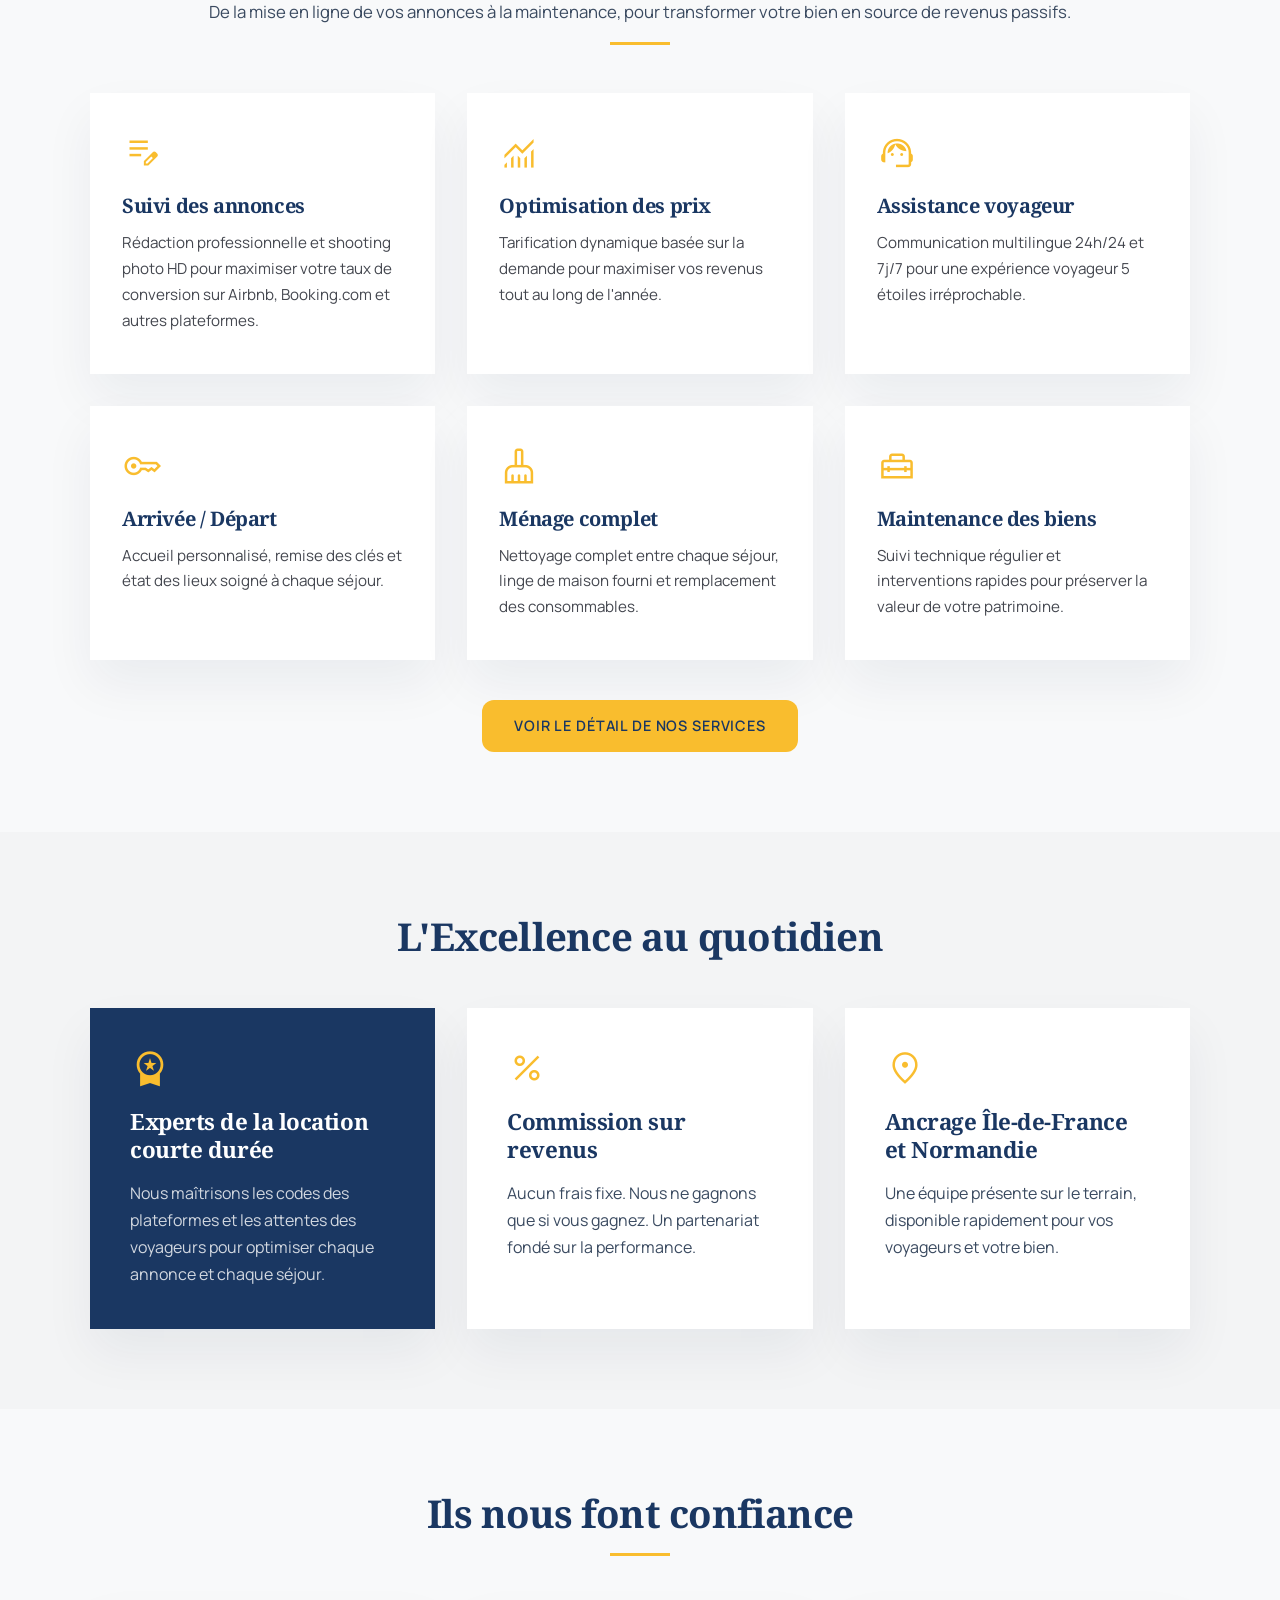
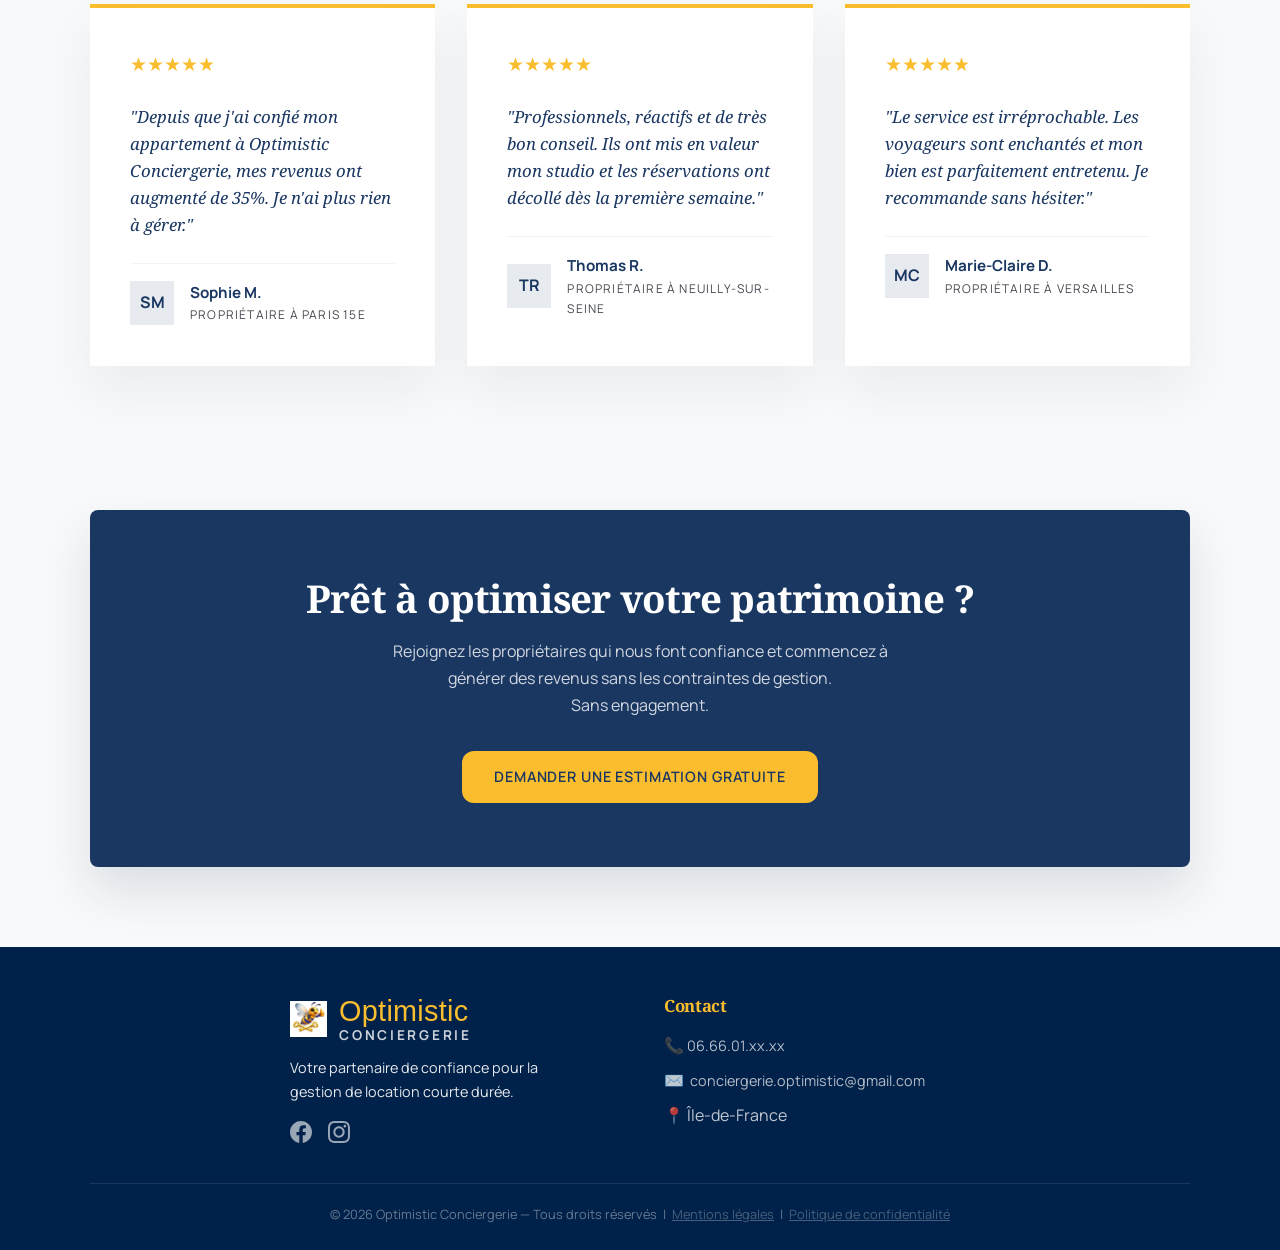
==== commit 1be9c5df: "Refactoring : migration de tous les styles inline vers style.css Création de classes sémantiques : c" ====
--- a/index.html
+++ b/index.html
@@ -86,7 +86,7 @@
             <div class="stat-label">de frais fixes</div>
           </div>
         </div>
-        <div style="text-align:center; margin-top:2rem;">
+        <div class="text-center-mt">
           <a href="nos-tarifs.html" class="btn btn-primary">Plus de précisions sur nos tarifs</a>
         </div>
       </div>
@@ -107,7 +107,7 @@
     </section>
 
     <!-- ══ NOS SERVICES ══ -->
-    <section class="section" style="background: var(--ivoire);">
+    <section class="section section-ivoire">
       <div class="container">
         <div class="section-title">
           <h2>On s'occupe de tout !</h2>
@@ -153,12 +153,12 @@
     </section>
 
     <!-- ══ POURQUOI NOUS ══ -->
-    <section class="section" style="background: var(--gris-doux);">
+    <section class="section section-gris">
       <div class="container">
         <h2 class="section-title">L'Excellence au quotidien</h2>
         <div class="grid-3">
           <div class="ix-why-card ix-why-card--dark">
-            <span class="material-symbols-outlined ix-why-icon" style="font-variation-settings:'FILL' 1;">workspace_premium</span>
+            <span class="material-symbols-outlined ix-why-icon icon-filled">workspace_premium</span>
             <h3>Experts de la location courte durée</h3>
             <p>Nous maîtrisons les codes des plateformes et les attentes des voyageurs pour optimiser chaque annonce et chaque séjour.</p>
           </div>
--- a/css/style.css
+++ b/css/style.css
@@ -480,7 +480,7 @@
   gap: 2.5rem;
   flex-wrap: wrap;
 }
-.platform-logo { height: 50px; width: auto; object-fit: contain; }
+.platform-logo { height: 150px; width: auto; object-fit: contain; }
 
 /* ══════════════════════════════════════════
    INDEX — Styles spécifiques page d'accueil
@@ -733,3 +733,64 @@
 @media (max-width: 800px) {
   .sv-hero { padding: 2.5rem 1.25rem; }
 }
+
+/* ══════════════════════════════════════════
+   UTILITAIRES
+   ══════════════════════════════════════════ */
+.container-narrow { max-width: 760px; }
+.container-medium { max-width: 800px; }
+.mb-2 { margin-bottom: 2rem; }
+.mb-075 { margin-bottom: 0.75rem; }
+.section-ivoire { background: var(--ivoire); }
+.section-gris { background: var(--gris-doux); }
+.icon-filled { font-variation-settings: 'FILL' 1; }
+
+/* ══════════════════════════════════════════
+   PAGES LÉGALES
+   ══════════════════════════════════════════ */
+.legal-content h2 { font-size: 1.25rem; margin-bottom: 0.75rem; }
+.legal-content .gold-line-left { margin-bottom: 1.25rem; }
+.legal-content p { margin-bottom: 1rem; }
+.legal-content ul { list-style: none; padding: 0; margin-bottom: 2rem; }
+.legal-content li { padding: 0.3rem 0; }
+
+/* ══════════════════════════════════════════
+   PAGE NOS TARIFS — Garanties
+   ══════════════════════════════════════════ */
+.garanties-flex { display: flex; justify-content: center; gap: 2rem; flex-wrap: wrap; }
+.garantie-card { max-width: 340px; flex: 1; }
+
+/* ══════════════════════════════════════════
+   PAGE CONTACT
+   ══════════════════════════════════════════ */
+.contact-section-title { margin-bottom: 1.5rem; }
+.contact-intro { margin-bottom: 2rem; }
+.contact-phone-link { font-size: 1.1rem; font-weight: 600; color: var(--bleu-nuit); }
+.contact-email-link { font-size: 0.95rem; font-weight: 500; color: var(--bleu-nuit); word-break: break-all; }
+.contact-note { font-size: 0.9rem; margin: 0; }
+.contact-form-title { margin-bottom: 1.75rem; font-size: 1.2rem; }
+.btn-full { width: 100%; font-size: 1rem; padding: 1rem; }
+.form-privacy { font-size: 0.78rem; color: #999; margin-top: 1rem; text-align: center; }
+.form-error { display: none; color: #c0392b; text-align: center; margin-top: 1rem; font-size: 0.9rem; }
+.form-confirm { display: none; text-align: center; padding: 2rem 0; }
+.form-confirm-icon { font-size: 3rem; margin-bottom: 1rem; }
+.form-confirm-title { color: var(--bleu-nuit); margin-bottom: 0.5rem; }
+
+/* ══════════════════════════════════════════
+   PAGE NOS SERVICES
+   ══════════════════════════════════════════ */
+.service-intro { margin-bottom: 1rem; }
+
+/* ══════════════════════════════════════════
+   PAGE À PROPOS — Hero variant
+   ══════════════════════════════════════════ */
+.sv-hero-grid--wide { grid-template-columns: 1fr 1.3fr; }
+.sv-hero-img-box--contain { aspect-ratio: auto; }
+.sv-hero-img-box--contain img { object-fit: contain; }
+
+/* ══════════════════════════════════════════
+   PAGE NOS SECTEURS
+   ══════════════════════════════════════════ */
+.grid-mt { margin-top: 2rem; }
+.card-highlight { border-top-color: var(--jaune-clair); background: var(--gris-doux); }
+.secteur-link { display: inline-block; margin-top: 1rem; color: var(--bleu-nuit); font-weight: 600; font-size: 0.9rem; }
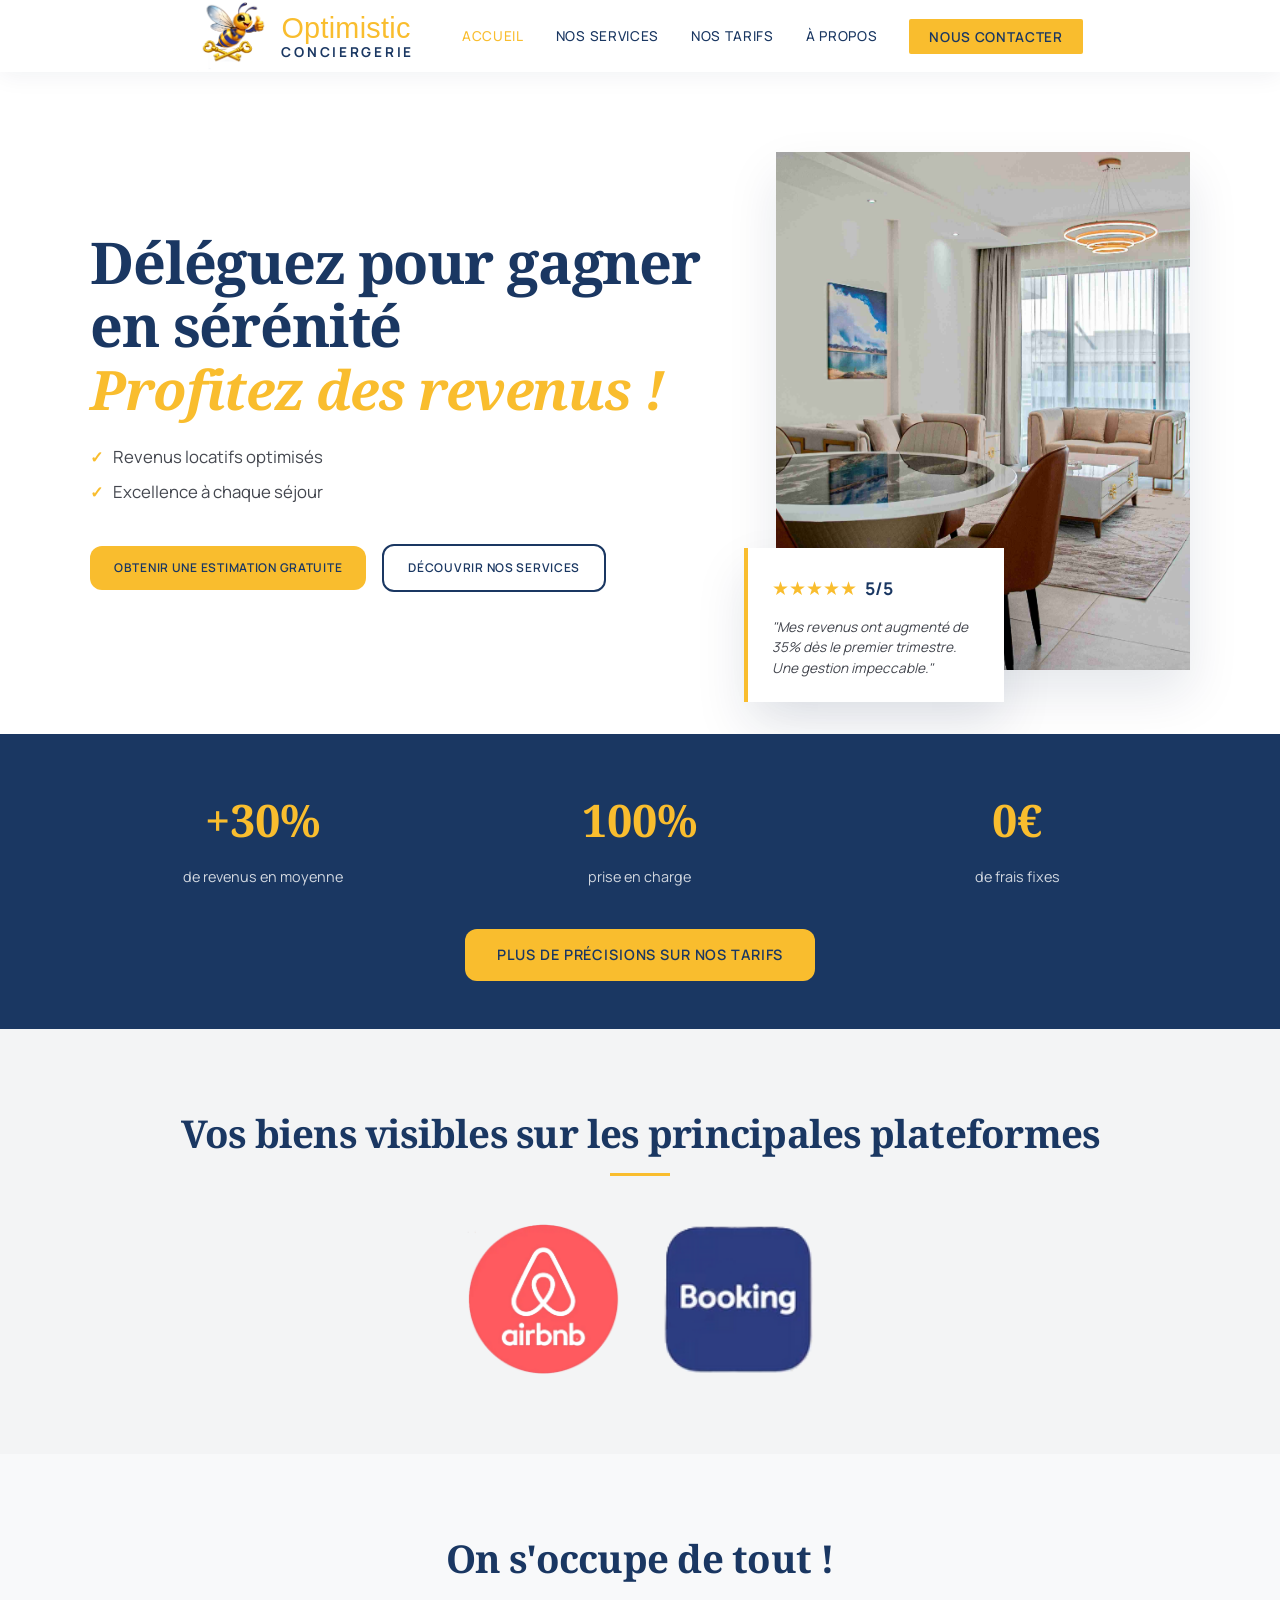
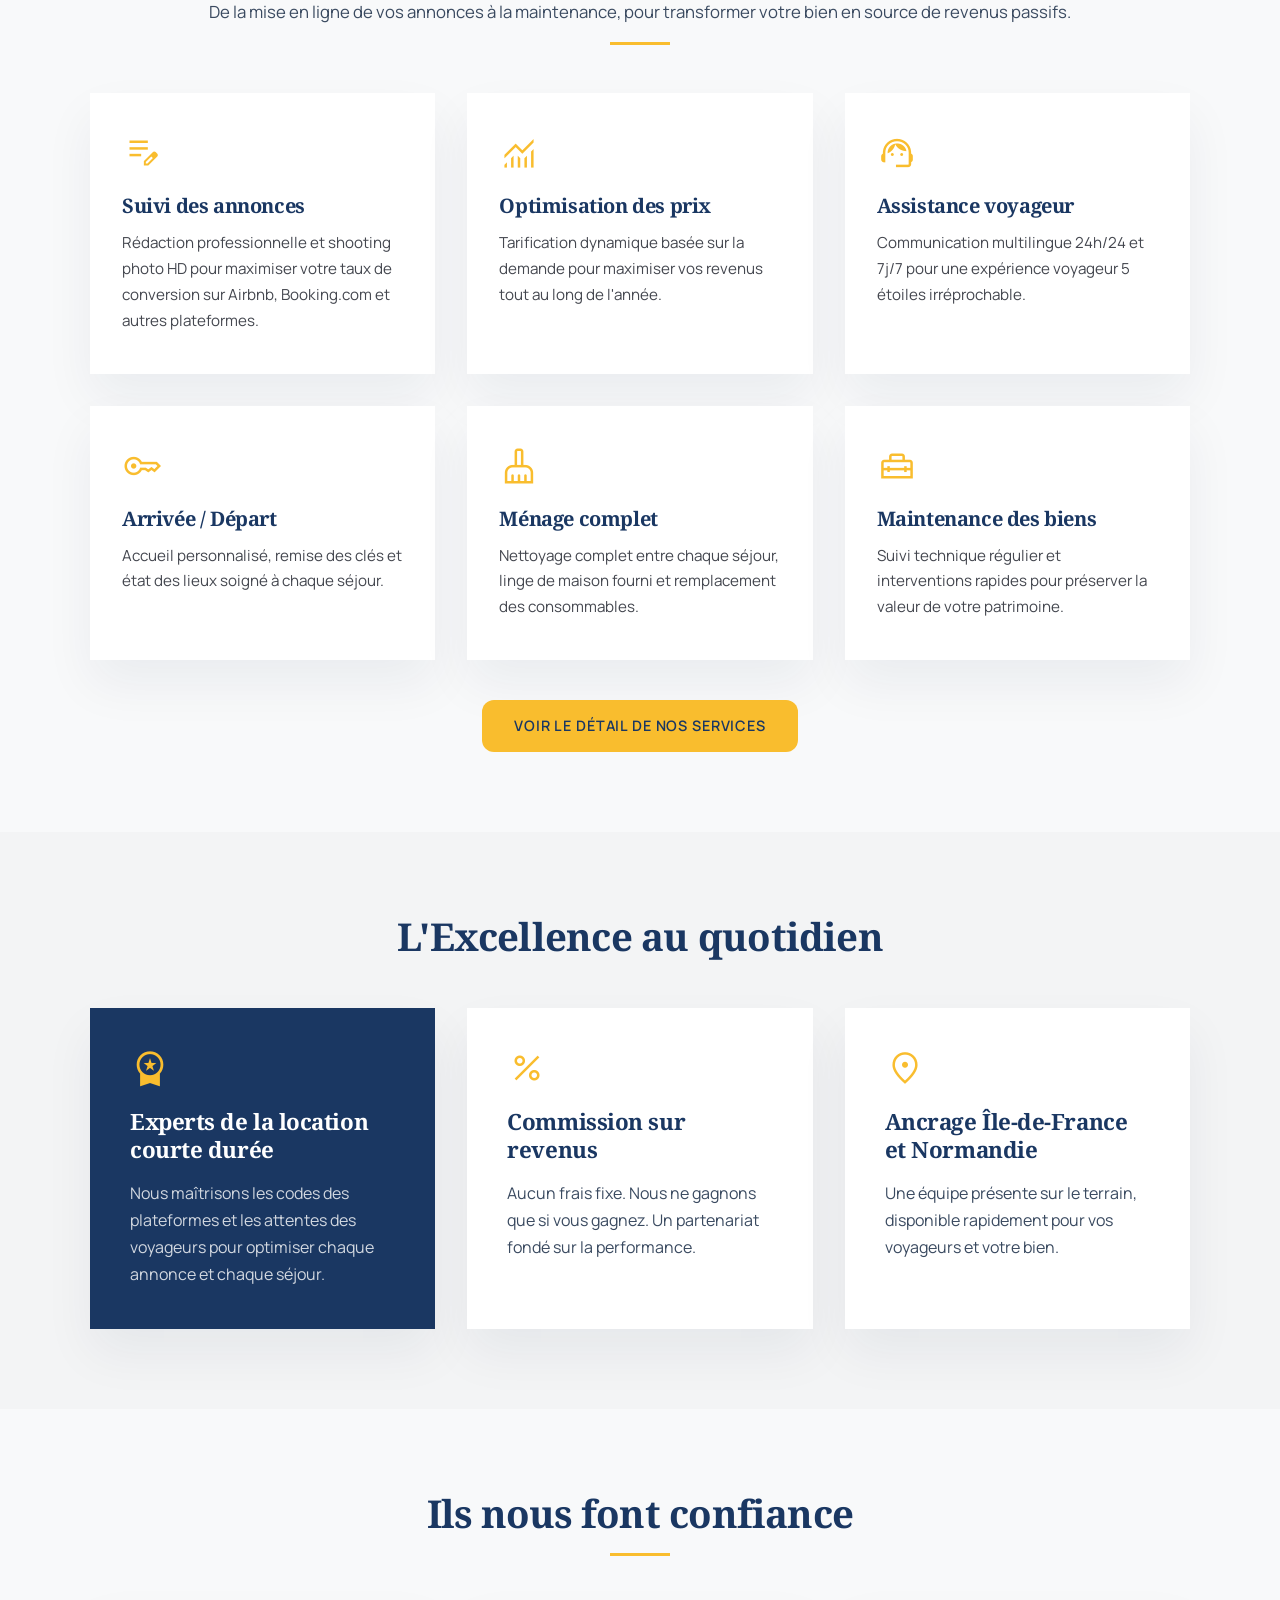
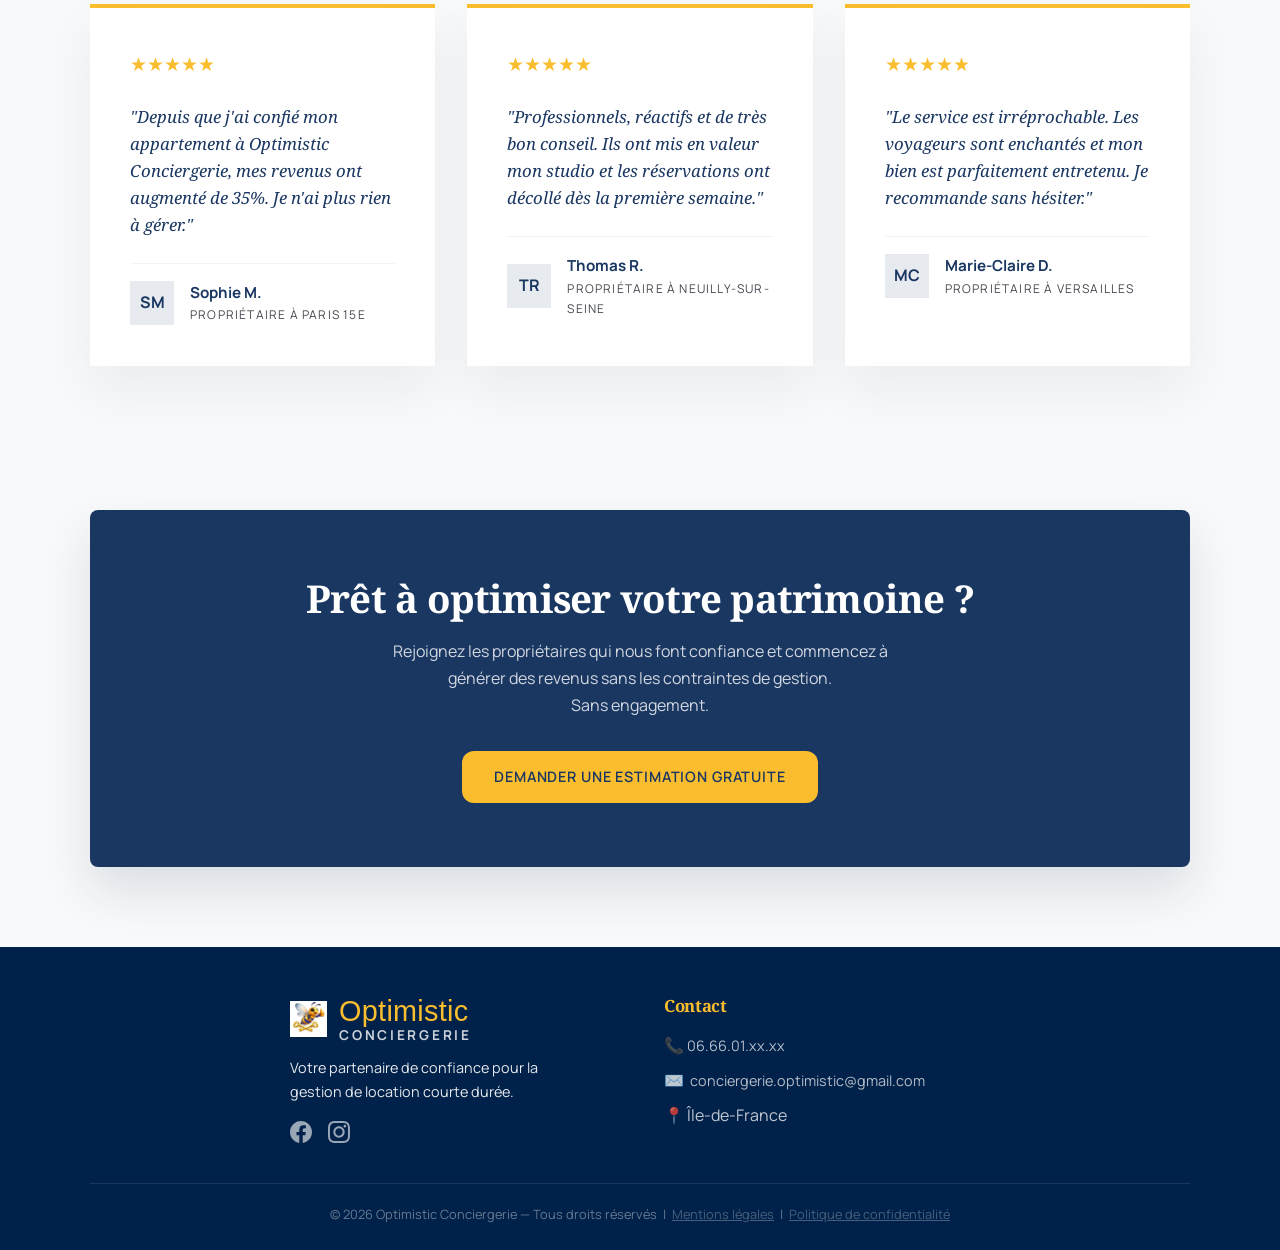
==== commit 537b712f: "SEO : ajout favicon et lazy loading sur les images hors hero - favicon.png (192x192) créé depuis le " ====
--- a/index.html
+++ b/index.html
@@ -1,18 +1,21 @@
-<!DOCTYPE html>
+﻿<!DOCTYPE html>
 <html lang="fr">
 <head>
   <meta charset="UTF-8" />
+  <link rel="icon" type="image/png" href="images/favicon.png" />
+  <link rel="apple-touch-icon" href="images/favicon.png" />
   <meta name="viewport" content="width=device-width, initial-scale=1.0" />
   <title>Optimistic Conciergerie — Gestion location courte durée Île-de-France</title>
-  <meta name="description" content="Optimistic Conciergerie gère votre location courte durée en Île-de-France : création d'annonce, optimisation des prix, accueil voyageurs, nettoyage. Commission à partir de 15%." />
+  <meta name="description" content="Optimistic Conciergerie gère votre location courte durée en Île-de-France : création d'annonce, optimisation des prix, accueil voyageurs, nettoyage. Commission à partir de 14%." />
   <meta name="robots" content="index, follow" />
-  <link rel="canonical" href="https://tginguene.github.io/conciergerie/index.html" />
+  <link rel="canonical" href="https://optimistic-conciergerie.fr/" />
 
   <!-- Open Graph -->
   <meta property="og:type" content="website" />
   <meta property="og:title" content="Optimistic Conciergerie — Gestion location courte durée Île-de-France" />
-  <meta property="og:description" content="Confiez la gestion de votre bien à Optimistic Conciergerie. Annonce, prix, voyageurs, nettoyage. À partir de 15% de commission." />
-  <meta property="og:url" content="https://tginguene.github.io/conciergerie/" />
+  <meta property="og:description" content="Confiez la gestion de votre bien à Optimistic Conciergerie. Annonce, prix, voyageurs, nettoyage. Commission à partir de 14%." />
+  <meta property="og:url" content="https://optimistic-conciergerie.fr/" />
+  <meta property="og:image" content="https://optimistic-conciergerie.fr/images/AppartAccueil1.jpg" />
   <meta property="og:locale" content="fr_FR" />
 
   <!-- Données structurées -->
@@ -21,11 +24,18 @@
     "@context": "https://schema.org",
     "@type": "LocalBusiness",
     "name": "Optimistic Conciergerie",
-    "description": "Service de conciergerie pour location courte durée en Île-de-France",
-    "url": "https://tginguene.github.io/conciergerie/",
+    "description": "Service de conciergerie pour location courte durée en Île-de-France et Normandie",
+    "url": "https://optimistic-conciergerie.fr",
     "email": "conciergerie.optimistic@gmail.com",
-    "areaServed": ["Paris", "Hauts-de-Seine", "Seine-Saint-Denis", "Val-de-Marne", "Yvelines"],
-    "serviceType": "Gestion de location courte durée"
+    "telephone": "+33666017832",
+    "image": "https://optimistic-conciergerie.fr/images/AppartAccueil1.jpg",
+    "priceRange": "14% - 23%",
+    "areaServed": ["Paris", "Hauts-de-Seine", "Seine-Saint-Denis", "Val-de-Marne", "Yvelines", "Normandie"],
+    "serviceType": "Gestion de location courte durée",
+    "sameAs": [
+      "https://www.instagram.com/optimistic_conciergerie/",
+      "https://www.facebook.com/profile.php?id=61589095256528"
+    ]
   }
   </script>
 
@@ -100,8 +110,8 @@
           <div class="gold-line"></div>
         </div>
         <div class="platforms-logos">
-          <img src="images/Logo AirBnb.png" alt="Airbnb" class="platform-logo" />
-          <img src="images/LogoBooking.png" alt="Booking.com" class="platform-logo" />
+          <img loading="lazy" src="images/Logo AirBnb.png" alt="Airbnb" class="platform-logo" />
+          <img loading="lazy" src="images/LogoBooking.png" alt="Booking.com" class="platform-logo" />
         </div>
       </div>
     </section>
--- a/css/style.css
+++ b/css/style.css
@@ -411,6 +411,7 @@
   .grid-3 { grid-template-columns: 1fr 1fr; }
 
   .grid-service, .grid-service-reverse, .grid-about, .contact-grid { grid-template-columns: 1fr; }
+  .contact-section-title, .contact-intro, .contact-response-box { display: none; }
   .grid-tarifs { grid-template-columns: 1fr 1fr; }
   .service-icon { font-size: 3rem; }
   .service-photo { display: none; }
@@ -766,7 +767,7 @@
 .contact-section-title { margin-bottom: 1.5rem; }
 .contact-intro { margin-bottom: 2rem; }
 .contact-phone-link { font-size: 1.1rem; font-weight: 600; color: var(--bleu-nuit); }
-.contact-email-link { font-size: 0.95rem; font-weight: 500; color: var(--bleu-nuit); word-break: break-all; }
+.contact-email-link { font-size: 0.92rem; font-weight: 500; color: var(--bleu-nuit); word-break: break-all; }
 .contact-note { font-size: 0.9rem; margin: 0; }
 .contact-form-title { margin-bottom: 1.75rem; font-size: 1.2rem; }
 .btn-full { width: 100%; font-size: 1rem; padding: 1rem; }
